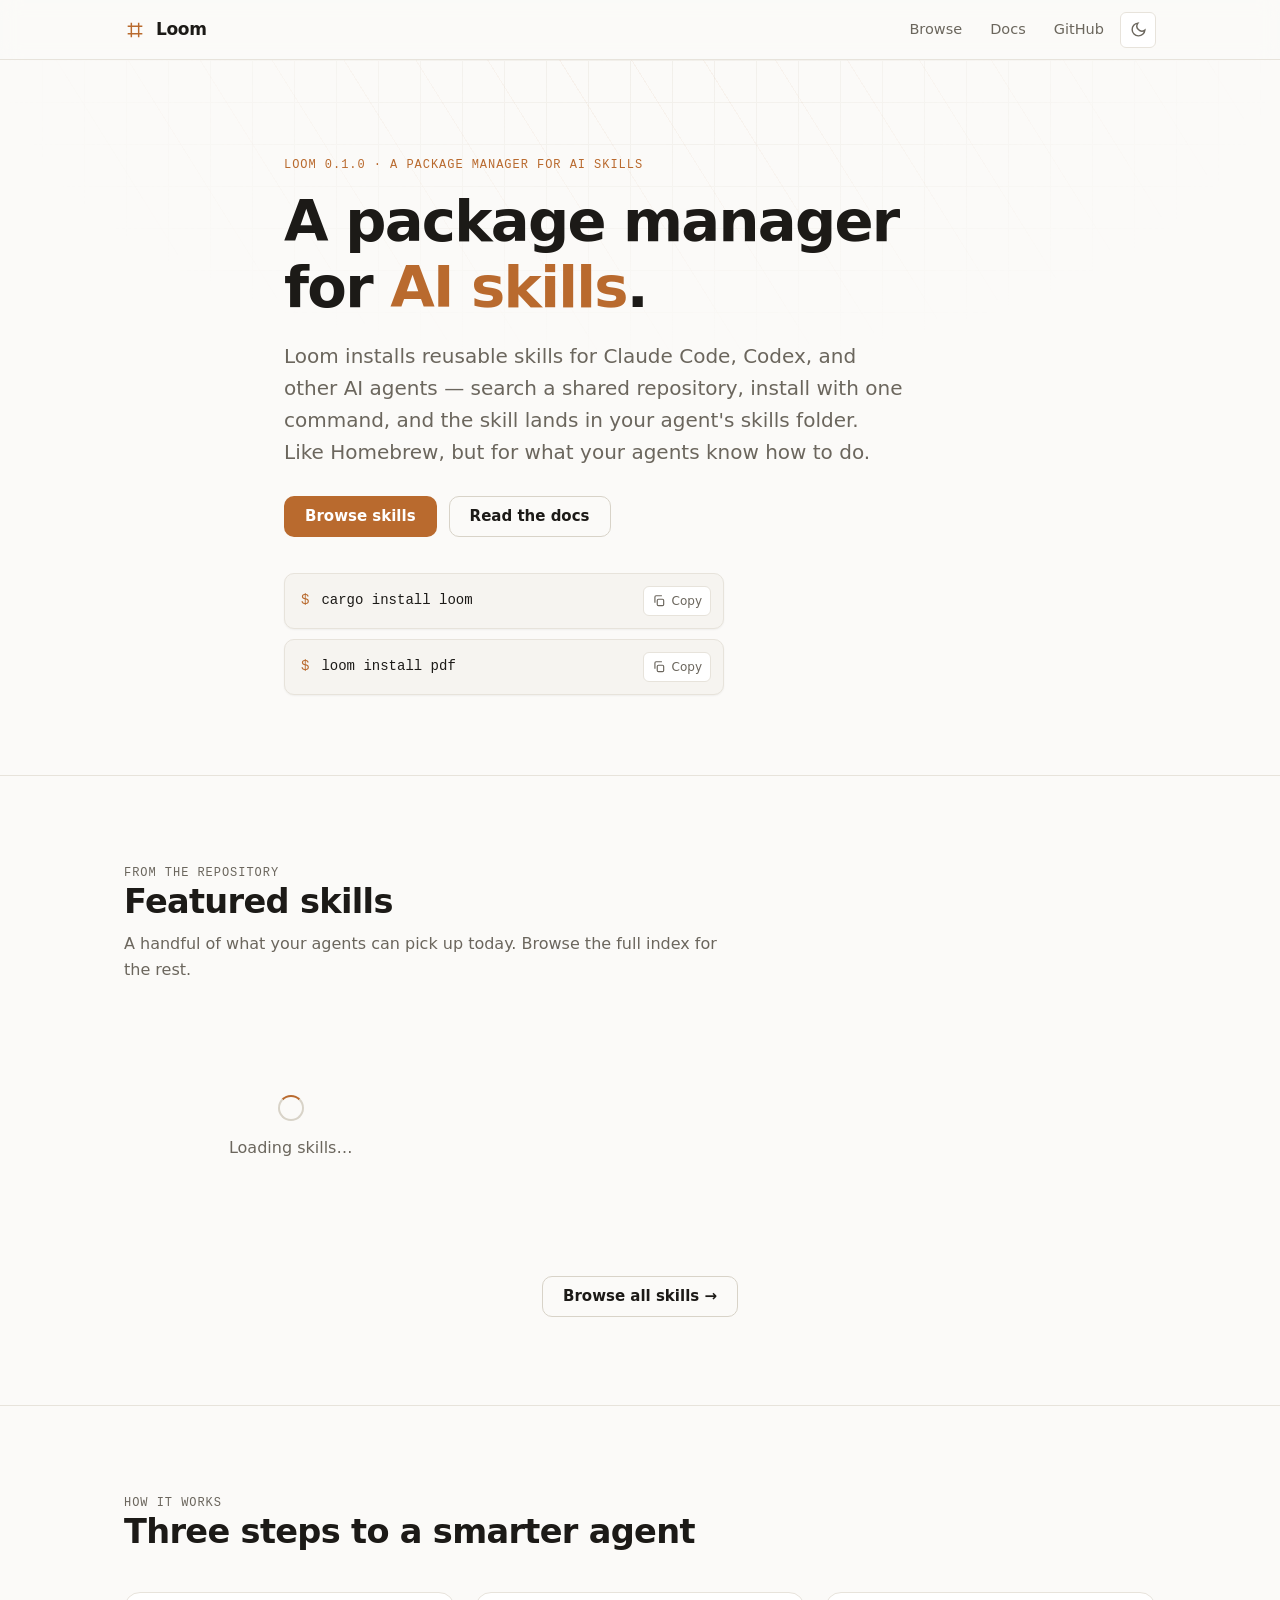
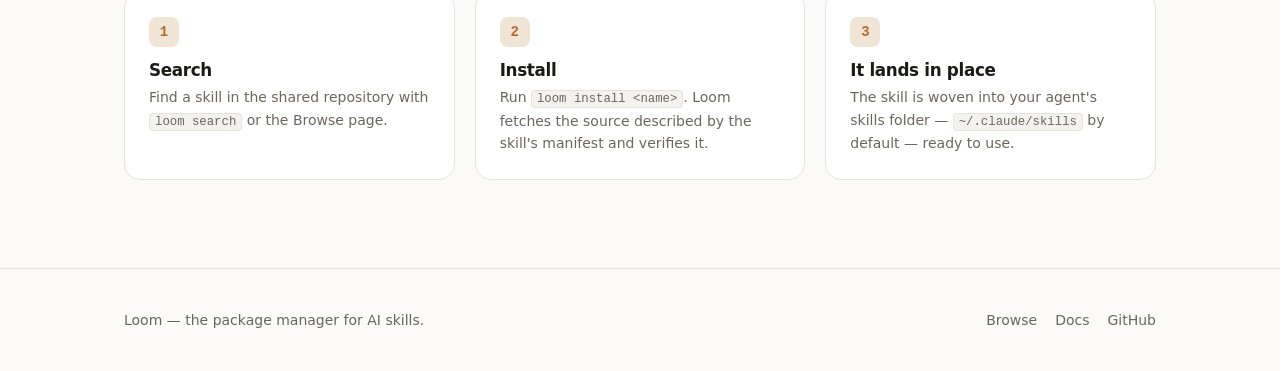
==== docs/index.html @ fbb8304d "initial commit" ====
<!doctype html>
<html lang="en" data-theme="light">
  <head>
    <meta charset="utf-8" />
    <meta name="viewport" content="width=device-width, initial-scale=1" />
    <title>Loom — A package manager for AI skills</title>
    <meta
      name="description"
      content="Loom installs reusable skills for Claude Code, Codex, and other AI agents. Like Homebrew, but for AI-agent skills."
    />
    <link rel="icon" href="data:image/svg+xml,%3Csvg xmlns='http://www.w3.org/2000/svg' viewBox='0 0 24 24'%3E%3Cg fill='none' stroke='%23b96a2e' stroke-width='2'%3E%3Cpath d='M4 8h16M4 16h16M8 4v16M16 4v16'/%3E%3C/g%3E%3C/svg%3E" />
    <!-- Set theme before first paint to avoid a flash of the wrong theme. -->
    <script>
      (function () {
        try {
          var t =
            localStorage.getItem("loom-theme") ||
            (window.matchMedia("(prefers-color-scheme: dark)").matches
              ? "dark"
              : "light");
          document.documentElement.setAttribute("data-theme", t);
        } catch (e) {}
      })();
    </script>
    <link rel="stylesheet" href="style.css" />
  </head>
  <body>
    <a class="skip-link" href="#main">Skip to content</a>

    <!-- Nav -->
    <header class="nav">
      <div class="nav__inner">
        <a class="brand" href="index.html" aria-label="Loom home">
          <svg class="brand__mark" viewBox="0 0 24 24" aria-hidden="true">
            <g fill="none" stroke="currentColor" stroke-width="1.6" style="color: var(--accent)">
              <path d="M4 8h16M4 16h16M8 4v16M16 4v16" />
            </g>
          </svg>
          Loom
        </a>
        <nav class="nav__links" aria-label="Primary">
          <a class="nav__link" data-page="browse.html" href="browse.html">Browse</a>
          <a class="nav__link" data-page="docs.html" href="docs.html">Docs</a>
          <a class="nav__link nav__link--hide-sm" href="https://github.com/loomskills/loom">GitHub</a>
          <button class="icon-btn theme-toggle" type="button" aria-label="Toggle color theme">
            <svg class="icon-moon" viewBox="0 0 24 24" fill="none" stroke="currentColor" stroke-width="2" aria-hidden="true"><path d="M21 12.8A9 9 0 1 1 11.2 3a7 7 0 0 0 9.8 9.8z"/></svg>
            <svg class="icon-sun" viewBox="0 0 24 24" fill="none" stroke="currentColor" stroke-width="2" aria-hidden="true"><circle cx="12" cy="12" r="4"/><path d="M12 2v2M12 20v2M4.9 4.9l1.4 1.4M17.7 17.7l1.4 1.4M2 12h2M20 12h2M4.9 19.1l1.4-1.4M17.7 6.3l1.4-1.4"/></svg>
          </button>
        </nav>
      </div>
    </header>

    <main id="main">
      <!-- Hero -->
      <section class="hero">
        <div class="hero__weave" aria-hidden="true"></div>
        <div class="wrap hero__inner">
          <p class="eyebrow">loom 0.1.0 · a package manager for AI skills</p>
          <h1>A package manager for <span class="accent">AI skills</span>.</h1>
          <p class="hero__sub">
            Loom installs reusable skills for Claude Code, Codex, and other AI
            agents — search a shared repository, install with one command, and
            the skill lands in your agent's skills folder. Like Homebrew, but
            for what your agents know how to do.
          </p>
          <div class="hero__cta">
            <a class="btn btn--primary" href="browse.html">Browse skills</a>
            <a class="btn btn--ghost" href="docs.html">Read the docs</a>
          </div>
          <div class="cmd__stack">
            <div class="cmd">
              <span class="cmd__prompt" aria-hidden="true">$</span>
              <span class="cmd__text">cargo install loom</span>
              <button class="copy-btn" type="button" data-copy="cargo install loom" aria-label="Copy to clipboard">
                <svg viewBox="0 0 24 24" fill="none" stroke="currentColor" stroke-width="2" aria-hidden="true"><rect x="9" y="9" width="11" height="11" rx="2"/><path d="M5 15V5a2 2 0 0 1 2-2h10"/></svg>
                <span class="copy-btn__label">Copy</span>
              </button>
            </div>
            <div class="cmd">
              <span class="cmd__prompt" aria-hidden="true">$</span>
              <span class="cmd__text">loom install pdf</span>
              <button class="copy-btn" type="button" data-copy="loom install pdf" aria-label="Copy to clipboard">
                <svg viewBox="0 0 24 24" fill="none" stroke="currentColor" stroke-width="2" aria-hidden="true"><rect x="9" y="9" width="11" height="11" rx="2"/><path d="M5 15V5a2 2 0 0 1 2-2h10"/></svg>
                <span class="copy-btn__label">Copy</span>
              </button>
            </div>
          </div>
        </div>
      </section>

      <!-- Featured skills -->
      <section class="section">
        <div class="wrap">
          <div class="section__head">
            <p class="eyebrow">from the repository</p>
            <h2>Featured skills</h2>
            <p>A handful of what your agents can pick up today. Browse the full index for the rest.</p>
          </div>
          <div class="grid" id="featured" aria-live="polite">
            <div class="state"><div class="spinner" aria-hidden="true"></div>Loading skills…</div>
          </div>
          <div class="center-cta">
            <a class="btn btn--ghost" href="browse.html">Browse all skills →</a>
          </div>
        </div>
      </section>

      <!-- How it works -->
      <section class="section" style="border-top: 1px solid var(--border)">
        <div class="wrap">
          <div class="section__head">
            <p class="eyebrow">how it works</p>
            <h2>Three steps to a smarter agent</h2>
          </div>
          <div class="steps">
            <div class="step">
              <span class="step__num" aria-hidden="true"></span>
              <h3>Search</h3>
              <p>Find a skill in the shared repository with <code>loom search</code> or the Browse page.</p>
            </div>
            <div class="step">
              <span class="step__num" aria-hidden="true"></span>
              <h3>Install</h3>
              <p>Run <code>loom install &lt;name&gt;</code>. Loom fetches the source described by the skill's manifest and verifies it.</p>
            </div>
            <div class="step">
              <span class="step__num" aria-hidden="true"></span>
              <h3>It lands in place</h3>
              <p>The skill is woven into your agent's skills folder — <code>~/.claude/skills</code> by default — ready to use.</p>
            </div>
          </div>
        </div>
      </section>
    </main>

    <!-- Footer -->
    <footer class="footer">
      <div class="wrap footer__inner">
        <span>Loom — the package manager for AI skills.</span>
        <nav class="footer__links" aria-label="Footer">
          <a href="browse.html">Browse</a>
          <a href="docs.html">Docs</a>
          <a href="https://github.com/loomskills/loom">GitHub</a>
        </nav>
      </div>
    </footer>

    <script src="app.js"></script>
    <script>
      // Load a small featured selection from the search index.
      (function () {
        var mount = document.getElementById("featured");
        fetch("skills.json")
          .then(function (r) {
            if (!r.ok) throw new Error("http " + r.status);
            return r.json();
          })
          .then(function (data) {
            var skills = (data.skills || []).slice(0, 6);
            if (!skills.length) {
              mount.innerHTML =
                '<div class="state"><h3>No skills yet</h3><p>The index is empty.</p></div>';
              return;
            }
            mount.innerHTML = skills.map(cardHTML).join("");
            window.Loom.wireCopyButtons(mount);
            mount.querySelectorAll(".card").forEach(function (c) {
              c.addEventListener("click", function (e) {
                if (e.target.closest(".copy-btn")) return;
                location.href = "browse.html#" + c.dataset.name;
              });
            });
          })
          .catch(function () {
            mount.innerHTML =
              '<div class="state"><h3>Couldn\'t load skills</h3><p>The index is served over http on GitHub Pages. Try the <a class="link" href="browse.html">Browse</a> page.</p></div>';
          });

        function esc(s) {
          return String(s == null ? "" : s).replace(/[&<>"]/g, function (c) {
            return { "&": "&amp;", "<": "&lt;", ">": "&gt;", '"': "&quot;" }[c];
          });
        }
        function cardHTML(s) {
          var install = "loom install " + s.name;
          var badges = (s.compatibility || [])
            .map(function (a) {
              return '<span class="badge">' + esc(a) + "</span>";
            })
            .join("");
          return (
            '<button class="card" type="button" data-name="' + esc(s.name) + '">' +
            '<div class="card__top"><span class="card__name">' + esc(s.name) +
            '</span><span class="card__ver">v' + esc(s.version) + "</span></div>" +
            '<p class="card__desc">' + esc(s.description) + "</p>" +
            '<div class="card__badges">' + badges + "</div>" +
            '<div class="card__install"><span class="cmd__prompt" aria-hidden="true">$</span>' +
            '<span class="cmd__text">' + esc(install) + "</span>" +
            '<span class="copy-btn" role="button" tabindex="0" data-copy="' + esc(install) +
            '" aria-label="Copy install command"><svg viewBox="0 0 24 24" fill="none" stroke="currentColor" stroke-width="2" aria-hidden="true"><rect x="9" y="9" width="11" height="11" rx="2"/><path d="M5 15V5a2 2 0 0 1 2-2h10"/></svg></span></div>" +
            "</button>"
          );
        }
      })();
    </script>
  </body>
</html>
---- docs/style.css ----
/* ==========================================================================
   Loom — shared styles
   A calm, developer-focused aesthetic. One accent (loom-thread amber),
   hairline borders, generous whitespace, monospace for code + skill names.
   Light + dark themes driven by [data-theme] on <html>.
   ========================================================================== */

/* ----- Design tokens ----------------------------------------------------- */
:root {
  /* Type */
  --font-ui: -apple-system, BlinkMacSystemFont, "Segoe UI", ui-sans-serif,
    system-ui, Roboto, Helvetica, Arial, sans-serif;
  --font-mono: ui-monospace, "SF Mono", SFMono-Regular, Menlo, Monaco,
    Consolas, "Liberation Mono", monospace;

  /* Neutral scale — light theme (default) */
  --bg: #fbfaf8;
  --bg-elevated: #ffffff;
  --bg-subtle: #f4f2ee;
  --bg-code: #f6f4f0;
  --text: #1c1a17;
  --text-muted: #6b665d;
  --text-faint: #97918684;
  --border: #e7e3db;
  --border-strong: #d8d3c8;

  /* Single confident accent — a woven-thread amber */
  --accent: #b96a2e;
  --accent-hover: #a55c25;
  --accent-contrast: #ffffff;
  --accent-soft: #f0e4d6;
  --accent-ring: #b96a2e40;

  /* Radii + shadow */
  --radius-sm: 6px;
  --radius: 10px;
  --radius-lg: 16px;
  --shadow-sm: 0 1px 2px #1c1a170d;
  --shadow: 0 6px 24px -8px #1c1a1720;
  --shadow-lg: 0 20px 50px -20px #1c1a1733;

  /* Layout */
  --maxw: 1080px;
  --nav-h: 60px;

  color-scheme: light;
}

:root[data-theme="dark"] {
  --bg: #131211;
  --bg-elevated: #1b1a18;
  --bg-subtle: #201e1b;
  --bg-code: #201e1b;
  --text: #ece8e1;
  --text-muted: #a49e93;
  --text-faint: #7a746980;
  --border: #2c2a26;
  --border-strong: #3a372f;

  --accent: #e0975a;
  --accent-hover: #eaa66c;
  --accent-contrast: #1a1512;
  --accent-soft: #2a2018;
  --accent-ring: #e0975a3d;

  --shadow-sm: 0 1px 2px #00000040;
  --shadow: 0 6px 24px -8px #00000066;
  --shadow-lg: 0 20px 50px -20px #000000aa;

  color-scheme: dark;
}

/* ----- Reset-ish --------------------------------------------------------- */
*,
*::before,
*::after {
  box-sizing: border-box;
}

html {
  -webkit-text-size-adjust: 100%;
  scroll-behavior: smooth;
}

@media (prefers-reduced-motion: reduce) {
  html {
    scroll-behavior: auto;
  }
  *,
  *::before,
  *::after {
    animation-duration: 0.001ms !important;
    animation-iteration-count: 1 !important;
    transition-duration: 0.001ms !important;
  }
}

body {
  margin: 0;
  font-family: var(--font-ui);
  font-size: 16px;
  line-height: 1.6;
  color: var(--text);
  background: var(--bg);
  -webkit-font-smoothing: antialiased;
  text-rendering: optimizeLegibility;
  transition: background 0.25s ease, color 0.25s ease;
}

h1,
h2,
h3,
h4 {
  line-height: 1.15;
  letter-spacing: -0.02em;
  font-weight: 620;
  margin: 0;
}

a {
  color: inherit;
  text-decoration: none;
}

code,
kbd,
pre {
  font-family: var(--font-mono);
}

::selection {
  background: var(--accent-soft);
}

/* ----- Layout helpers ---------------------------------------------------- */
.wrap {
  width: 100%;
  max-width: var(--maxw);
  margin: 0 auto;
  padding: 0 24px;
}

.section {
  padding: 88px 0;
}

.eyebrow {
  font-family: var(--font-mono);
  font-size: 12px;
  letter-spacing: 0.08em;
  text-transform: uppercase;
  color: var(--accent);
  margin: 0 0 14px;
}

.muted {
  color: var(--text-muted);
}

.visually-hidden {
  position: absolute;
  width: 1px;
  height: 1px;
  padding: 0;
  margin: -1px;
  overflow: hidden;
  clip: rect(0 0 0 0);
  white-space: nowrap;
  border: 0;
}

/* Skip link for keyboard users */
.skip-link {
  position: absolute;
  left: 12px;
  top: -48px;
  z-index: 100;
  background: var(--accent);
  color: var(--accent-contrast);
  padding: 8px 14px;
  border-radius: var(--radius-sm);
  transition: top 0.15s ease;
}
.skip-link:focus {
  top: 12px;
}

/* ----- Focus states ------------------------------------------------------ */
:focus-visible {
  outline: 2px solid var(--accent);
  outline-offset: 2px;
  border-radius: 4px;
}

/* ----- Navigation -------------------------------------------------------- */
.nav {
  position: sticky;
  top: 0;
  z-index: 40;
  height: var(--nav-h);
  display: flex;
  align-items: center;
  border-bottom: 1px solid var(--border);
  background: color-mix(in srgb, var(--bg) 82%, transparent);
  backdrop-filter: saturate(1.4) blur(10px);
}

.nav__inner {
  display: flex;
  align-items: center;
  gap: 20px;
  width: 100%;
  max-width: var(--maxw);
  margin: 0 auto;
  padding: 0 24px;
}

.brand {
  display: inline-flex;
  align-items: center;
  gap: 10px;
  font-weight: 640;
  letter-spacing: -0.02em;
  font-size: 17px;
}

.brand__mark {
  width: 22px;
  height: 22px;
  flex: none;
}

.nav__links {
  display: flex;
  align-items: center;
  gap: 4px;
  margin-left: auto;
}

.nav__link {
  padding: 7px 12px;
  border-radius: var(--radius-sm);
  color: var(--text-muted);
  font-size: 14.5px;
  transition: color 0.15s ease, background 0.15s ease;
}
.nav__link:hover {
  color: var(--text);
  background: var(--bg-subtle);
}
.nav__link[aria-current="page"] {
  color: var(--text);
}

/* Icon buttons (theme toggle, copy) */
.icon-btn {
  display: inline-flex;
  align-items: center;
  justify-content: center;
  width: 36px;
  height: 36px;
  border: 1px solid var(--border);
  border-radius: var(--radius-sm);
  background: var(--bg-elevated);
  color: var(--text-muted);
  cursor: pointer;
  transition: color 0.15s ease, border-color 0.15s ease, background 0.15s ease;
}
.icon-btn:hover {
  color: var(--text);
  border-color: var(--border-strong);
}
.icon-btn svg {
  width: 17px;
  height: 17px;
}

/* Show the correct theme glyph */
.theme-toggle .icon-sun {
  display: none;
}
.theme-toggle .icon-moon {
  display: block;
}
:root[data-theme="dark"] .theme-toggle .icon-sun {
  display: block;
}
:root[data-theme="dark"] .theme-toggle .icon-moon {
  display: none;
}

/* ----- Buttons ----------------------------------------------------------- */
.btn {
  display: inline-flex;
  align-items: center;
  justify-content: center;
  gap: 8px;
  font-family: inherit;
  font-size: 15px;
  font-weight: 560;
  line-height: 1;
  padding: 12px 20px;
  border-radius: var(--radius);
  border: 1px solid transparent;
  cursor: pointer;
  transition: transform 0.12s ease, background 0.15s ease,
    border-color 0.15s ease, color 0.15s ease;
}
.btn:active {
  transform: translateY(1px);
}
.btn--primary {
  background: var(--accent);
  color: var(--accent-contrast);
}
.btn--primary:hover {
  background: var(--accent-hover);
}
.btn--ghost {
  background: transparent;
  color: var(--text);
  border-color: var(--border-strong);
}
.btn--ghost:hover {
  background: var(--bg-subtle);
}

/* ----- Hero -------------------------------------------------------------- */
.hero {
  position: relative;
  overflow: hidden;
  padding: 96px 0 80px;
  border-bottom: 1px solid var(--border);
}

/* CSS-only woven / threads motif behind the hero */
.hero__weave {
  position: absolute;
  inset: 0;
  pointer-events: none;
  opacity: 0.5;
  background-image: linear-gradient(
      var(--border) 1px,
      transparent 1px
    ),
    linear-gradient(90deg, var(--border) 1px, transparent 1px);
  background-size: 42px 42px;
  -webkit-mask-image: radial-gradient(
    ellipse 70% 60% at 50% 0%,
    #000 0%,
    transparent 72%
  );
  mask-image: radial-gradient(
    ellipse 70% 60% at 50% 0%,
    #000 0%,
    transparent 72%
  );
}
/* Diagonal accent "threads" */
.hero__weave::after {
  content: "";
  position: absolute;
  inset: 0;
  background-image: repeating-linear-gradient(
    58deg,
    transparent 0 60px,
    var(--accent-ring) 60px 61px
  );
  opacity: 0.5;
}

.hero__inner {
  position: relative;
  z-index: 1;
  max-width: 760px;
}

.hero h1 {
  font-size: clamp(2.4rem, 6vw, 3.6rem);
  letter-spacing: -0.03em;
  margin: 0 0 18px;
}
.hero h1 .accent {
  color: var(--accent);
}

.hero__sub {
  font-size: clamp(1.05rem, 2.4vw, 1.25rem);
  color: var(--text-muted);
  max-width: 620px;
  margin: 0 0 28px;
}

.hero__cta {
  display: flex;
  flex-wrap: wrap;
  gap: 12px;
  margin-bottom: 36px;
}

/* ----- Command / code blocks -------------------------------------------- */
.cmd {
  display: flex;
  align-items: center;
  gap: 12px;
  background: var(--bg-code);
  border: 1px solid var(--border);
  border-radius: var(--radius);
  padding: 12px 12px 12px 16px;
  font-family: var(--font-mono);
  font-size: 14px;
  box-shadow: var(--shadow-sm);
}
.cmd + .cmd {
  margin-top: 10px;
}
.cmd__prompt {
  color: var(--accent);
  user-select: none;
}
.cmd__text {
  flex: 1;
  overflow-x: auto;
  white-space: nowrap;
  color: var(--text);
}
.cmd__stack {
  max-width: 440px;
}

/* Copy button (shared with cards) */
.copy-btn {
  display: inline-flex;
  align-items: center;
  justify-content: center;
  gap: 6px;
  flex: none;
  height: 30px;
  min-width: 30px;
  padding: 0 8px;
  border: 1px solid var(--border);
  border-radius: var(--radius-sm);
  background: var(--bg-elevated);
  color: var(--text-muted);
  font-family: var(--font-ui);
  font-size: 12px;
  cursor: pointer;
  transition: color 0.15s ease, border-color 0.15s ease;
}
.copy-btn:hover {
  color: var(--text);
  border-color: var(--border-strong);
}
.copy-btn svg {
  width: 14px;
  height: 14px;
}
.copy-btn.is-copied {
  color: var(--accent);
  border-color: var(--accent);
}

/* Multiline code (docs) */
pre.code {
  margin: 0 0 8px;
  padding: 16px 18px;
  background: var(--bg-code);
  border: 1px solid var(--border);
  border-radius: var(--radius);
  overflow-x: auto;
  font-size: 13.5px;
  line-height: 1.55;
}
pre.code code {
  color: var(--text);
}
.codeblock {
  position: relative;
  margin: 0 0 20px;
}
.codeblock .copy-btn {
  position: absolute;
  top: 10px;
  right: 10px;
}

p code,
li code,
td code {
  background: var(--bg-subtle);
  border: 1px solid var(--border);
  border-radius: 4px;
  padding: 1px 5px;
  font-size: 0.88em;
}

/* ----- Section headings -------------------------------------------------- */
.section__head {
  max-width: 620px;
  margin-bottom: 40px;
}
.section__head h2 {
  font-size: clamp(1.6rem, 3.5vw, 2.1rem);
  margin-bottom: 10px;
}
.section__head p {
  color: var(--text-muted);
  margin: 0;
}

/* ----- Skill cards ------------------------------------------------------- */
.grid {
  display: grid;
  grid-template-columns: repeat(auto-fill, minmax(300px, 1fr));
  gap: 16px;
}

.card {
  display: flex;
  flex-direction: column;
  text-align: left;
  gap: 12px;
  padding: 20px;
  background: var(--bg-elevated);
  border: 1px solid var(--border);
  border-radius: var(--radius-lg);
  transition: border-color 0.15s ease, box-shadow 0.2s ease,
    transform 0.15s ease;
  font: inherit;
  color: inherit;
  cursor: pointer;
  width: 100%;
}
.card:hover {
  border-color: var(--border-strong);
  box-shadow: var(--shadow);
  transform: translateY(-2px);
}

.card__top {
  display: flex;
  align-items: baseline;
  gap: 10px;
}
.card__name {
  font-family: var(--font-mono);
  font-size: 15px;
  font-weight: 600;
  color: var(--text);
}
.card__ver {
  font-family: var(--font-mono);
  font-size: 12px;
  color: var(--text-muted);
  margin-left: auto;
}
.card__desc {
  color: var(--text-muted);
  font-size: 14px;
  line-height: 1.5;
  margin: 0;
  display: -webkit-box;
  -webkit-line-clamp: 3;
  -webkit-box-orient: vertical;
  overflow: hidden;
}
.card__badges {
  display: flex;
  flex-wrap: wrap;
  gap: 6px;
  margin-top: auto;
}

.badge {
  font-family: var(--font-mono);
  font-size: 11px;
  letter-spacing: 0.01em;
  padding: 3px 8px;
  border-radius: 999px;
  background: var(--accent-soft);
  color: var(--accent);
  border: 1px solid transparent;
  white-space: nowrap;
}

.card__install {
  display: flex;
  align-items: center;
  gap: 8px;
  padding: 8px 8px 8px 12px;
  border: 1px solid var(--border);
  border-radius: var(--radius);
  background: var(--bg-code);
  font-family: var(--font-mono);
  font-size: 12.5px;
}
.card__install .cmd__text {
  font-size: 12.5px;
}

/* ----- Browse controls --------------------------------------------------- */
.browse-head {
  padding: 40px 0 8px;
}
.browse-head h1 {
  font-size: clamp(1.8rem, 4vw, 2.4rem);
  margin-bottom: 8px;
}

.search {
  position: relative;
  margin: 22px 0 16px;
}
.search__icon {
  position: absolute;
  left: 16px;
  top: 50%;
  transform: translateY(-50%);
  color: var(--text-muted);
  width: 18px;
  height: 18px;
  pointer-events: none;
}
.search input {
  width: 100%;
  font-family: var(--font-ui);
  font-size: 16px;
  color: var(--text);
  background: var(--bg-elevated);
  border: 1px solid var(--border-strong);
  border-radius: var(--radius);
  padding: 14px 16px 14px 46px;
  transition: border-color 0.15s ease, box-shadow 0.15s ease;
}
.search input::placeholder {
  color: var(--text-muted);
}
.search input:focus {
  outline: none;
  border-color: var(--accent);
  box-shadow: 0 0 0 4px var(--accent-ring);
}

.filters {
  display: flex;
  flex-wrap: wrap;
  align-items: center;
  gap: 8px;
  margin-bottom: 6px;
}
.filters__label {
  font-size: 13px;
  color: var(--text-muted);
  margin-right: 2px;
}
.chip {
  font-family: var(--font-mono);
  font-size: 12.5px;
  padding: 6px 12px;
  border-radius: 999px;
  border: 1px solid var(--border-strong);
  background: var(--bg-elevated);
  color: var(--text-muted);
  cursor: pointer;
  transition: all 0.15s ease;
}
.chip:hover {
  color: var(--text);
  border-color: var(--text-muted);
}
.chip[aria-pressed="true"] {
  background: var(--accent);
  border-color: var(--accent);
  color: var(--accent-contrast);
}

.result-count {
  font-size: 13.5px;
  color: var(--text-muted);
  margin: 18px 0;
  font-variant-numeric: tabular-nums;
}

/* States */
.state {
  text-align: center;
  padding: 72px 20px;
  color: var(--text-muted);
}
.state h3 {
  color: var(--text);
  margin-bottom: 6px;
}
.state code {
  color: var(--accent);
}
.spinner {
  width: 26px;
  height: 26px;
  margin: 0 auto 14px;
  border: 2.5px solid var(--border-strong);
  border-top-color: var(--accent);
  border-radius: 50%;
  animation: spin 0.7s linear infinite;
}
@keyframes spin {
  to {
    transform: rotate(360deg);
  }
}

/* ----- Modal ------------------------------------------------------------- */
.modal {
  position: fixed;
  inset: 0;
  z-index: 60;
  display: none;
  align-items: flex-start;
  justify-content: center;
  padding: 6vh 20px 20px;
  overflow-y: auto;
  background: color-mix(in srgb, #000 46%, transparent);
  backdrop-filter: blur(2px);
}
.modal.is-open {
  display: flex;
}
.modal__panel {
  position: relative;
  width: 100%;
  max-width: 620px;
  background: var(--bg-elevated);
  border: 1px solid var(--border);
  border-radius: var(--radius-lg);
  box-shadow: var(--shadow-lg);
  padding: 28px;
  animation: pop 0.16s ease;
}
@keyframes pop {
  from {
    opacity: 0;
    transform: translateY(8px) scale(0.99);
  }
}
.modal__close {
  position: absolute;
  top: 16px;
  right: 16px;
}
.modal__title {
  font-family: var(--font-mono);
  font-size: 22px;
  margin-bottom: 4px;
  padding-right: 40px;
}
.modal__meta {
  font-family: var(--font-mono);
  font-size: 12.5px;
  color: var(--text-muted);
  margin-bottom: 18px;
}
.modal__desc {
  color: var(--text);
  margin: 0 0 20px;
}
.modal__badges {
  display: flex;
  flex-wrap: wrap;
  gap: 6px;
  margin-bottom: 20px;
}
.deflist {
  display: grid;
  grid-template-columns: 120px 1fr;
  gap: 8px 16px;
  font-size: 14px;
  margin: 0 0 22px;
}
.deflist dt {
  color: var(--text-muted);
  font-family: var(--font-mono);
  font-size: 12.5px;
  padding-top: 1px;
}
.deflist dd {
  margin: 0;
  overflow-wrap: anywhere;
}
.deflist a {
  color: var(--accent);
}
.deflist a:hover {
  text-decoration: underline;
}

/* ----- How it works ------------------------------------------------------ */
.steps {
  display: grid;
  grid-template-columns: repeat(auto-fit, minmax(240px, 1fr));
  gap: 20px;
  counter-reset: step;
}
.step {
  padding: 24px;
  border: 1px solid var(--border);
  border-radius: var(--radius-lg);
  background: var(--bg-elevated);
}
.step__num {
  counter-increment: step;
  display: inline-flex;
  align-items: center;
  justify-content: center;
  width: 30px;
  height: 30px;
  border-radius: 8px;
  background: var(--accent-soft);
  color: var(--accent);
  font-family: var(--font-mono);
  font-weight: 600;
  font-size: 14px;
  margin-bottom: 14px;
}
.step__num::before {
  content: counter(step);
}
.step h3 {
  font-size: 1.05rem;
  margin-bottom: 6px;
}
.step p {
  color: var(--text-muted);
  font-size: 14px;
  margin: 0;
}

.center-cta {
  display: flex;
  justify-content: center;
  margin-top: 44px;
}

/* ----- Footer ------------------------------------------------------------ */
.footer {
  border-top: 1px solid var(--border);
  padding: 40px 0;
  color: var(--text-muted);
  font-size: 14px;
}
.footer__inner {
  display: flex;
  flex-wrap: wrap;
  gap: 16px;
  align-items: center;
  justify-content: space-between;
}
.footer__links {
  display: flex;
  gap: 18px;
}
.footer__links a:hover {
  color: var(--text);
}

/* ----- Docs layout ------------------------------------------------------- */
.docs {
  display: grid;
  grid-template-columns: 220px 1fr;
  gap: 48px;
  align-items: start;
  padding: 48px 0 96px;
}
.toc {
  position: sticky;
  top: calc(var(--nav-h) + 24px);
  font-size: 14px;
  border-left: 1px solid var(--border);
  padding-left: 4px;
}
.toc__title {
  font-family: var(--font-mono);
  font-size: 11px;
  text-transform: uppercase;
  letter-spacing: 0.08em;
  color: var(--text-muted);
  padding: 0 0 10px 16px;
}
.toc a {
  display: block;
  padding: 6px 16px;
  margin-left: -1px;
  border-left: 2px solid transparent;
  color: var(--text-muted);
  transition: color 0.15s ease, border-color 0.15s ease;
}
.toc a:hover {
  color: var(--text);
}
.toc a.is-active {
  color: var(--accent);
  border-left-color: var(--accent);
}

.doc-content {
  min-width: 0;
  max-width: 720px;
}
.doc-content section {
  scroll-margin-top: calc(var(--nav-h) + 24px);
  margin-bottom: 56px;
}
.doc-content h1 {
  font-size: clamp(2rem, 4vw, 2.6rem);
  margin-bottom: 14px;
}
.doc-content h2 {
  font-size: 1.5rem;
  margin: 0 0 16px;
  padding-bottom: 8px;
  border-bottom: 1px solid var(--border);
}
.doc-content h3 {
  font-size: 1.1rem;
  margin: 26px 0 10px;
}
.doc-content p,
.doc-content li {
  color: var(--text);
}
.doc-content p {
  margin: 0 0 16px;
}
.doc-content ul,
.doc-content ol {
  margin: 0 0 16px;
  padding-left: 22px;
}
.doc-content li {
  margin-bottom: 6px;
}
.doc-content a.link {
  color: var(--accent);
}
.doc-content a.link:hover {
  text-decoration: underline;
}

.lead {
  font-size: 1.12rem;
  color: var(--text-muted) !important;
}

/* Command reference table */
.table-scroll {
  overflow-x: auto;
  border: 1px solid var(--border);
  border-radius: var(--radius);
  margin: 0 0 20px;
}
table.ref {
  width: 100%;
  border-collapse: collapse;
  font-size: 14px;
  min-width: 480px;
}
table.ref th,
table.ref td {
  text-align: left;
  padding: 11px 16px;
  border-bottom: 1px solid var(--border);
  vertical-align: top;
}
table.ref th {
  font-size: 12px;
  text-transform: uppercase;
  letter-spacing: 0.05em;
  color: var(--text-muted);
  font-weight: 600;
}
table.ref tr:last-child td {
  border-bottom: none;
}
table.ref td:first-child code {
  color: var(--accent);
  background: none;
  border: none;
  padding: 0;
  font-weight: 500;
}

.note {
  border: 1px solid var(--border);
  border-left: 3px solid var(--accent);
  border-radius: var(--radius);
  background: var(--bg-subtle);
  padding: 14px 18px;
  font-size: 14px;
  margin: 0 0 20px;
}
.note strong {
  color: var(--text);
}

/* ----- Responsive -------------------------------------------------------- */
@media (max-width: 860px) {
  .docs {
    grid-template-columns: 1fr;
    gap: 24px;
  }
  .toc {
    position: static;
    border-left: none;
    border-bottom: 1px solid var(--border);
    padding: 0 0 12px;
    display: flex;
    flex-wrap: wrap;
    gap: 4px;
  }
  .toc__title {
    width: 100%;
    padding-left: 0;
  }
  .toc a {
    border-left: none;
    border-radius: 999px;
    padding: 5px 12px;
    background: var(--bg-subtle);
  }
  .toc a.is-active {
    background: var(--accent-soft);
    border-left: none;
  }
}

@media (max-width: 620px) {
  .section {
    padding: 60px 0;
  }
  .nav__link--hide-sm {
    display: none;
  }
  .hero {
    padding: 64px 0 56px;
  }
  .deflist {
    grid-template-columns: 1fr;
    gap: 2px 0;
  }
  .deflist dt {
    margin-top: 10px;
  }
  .modal__panel {
    padding: 22px;
  }
}
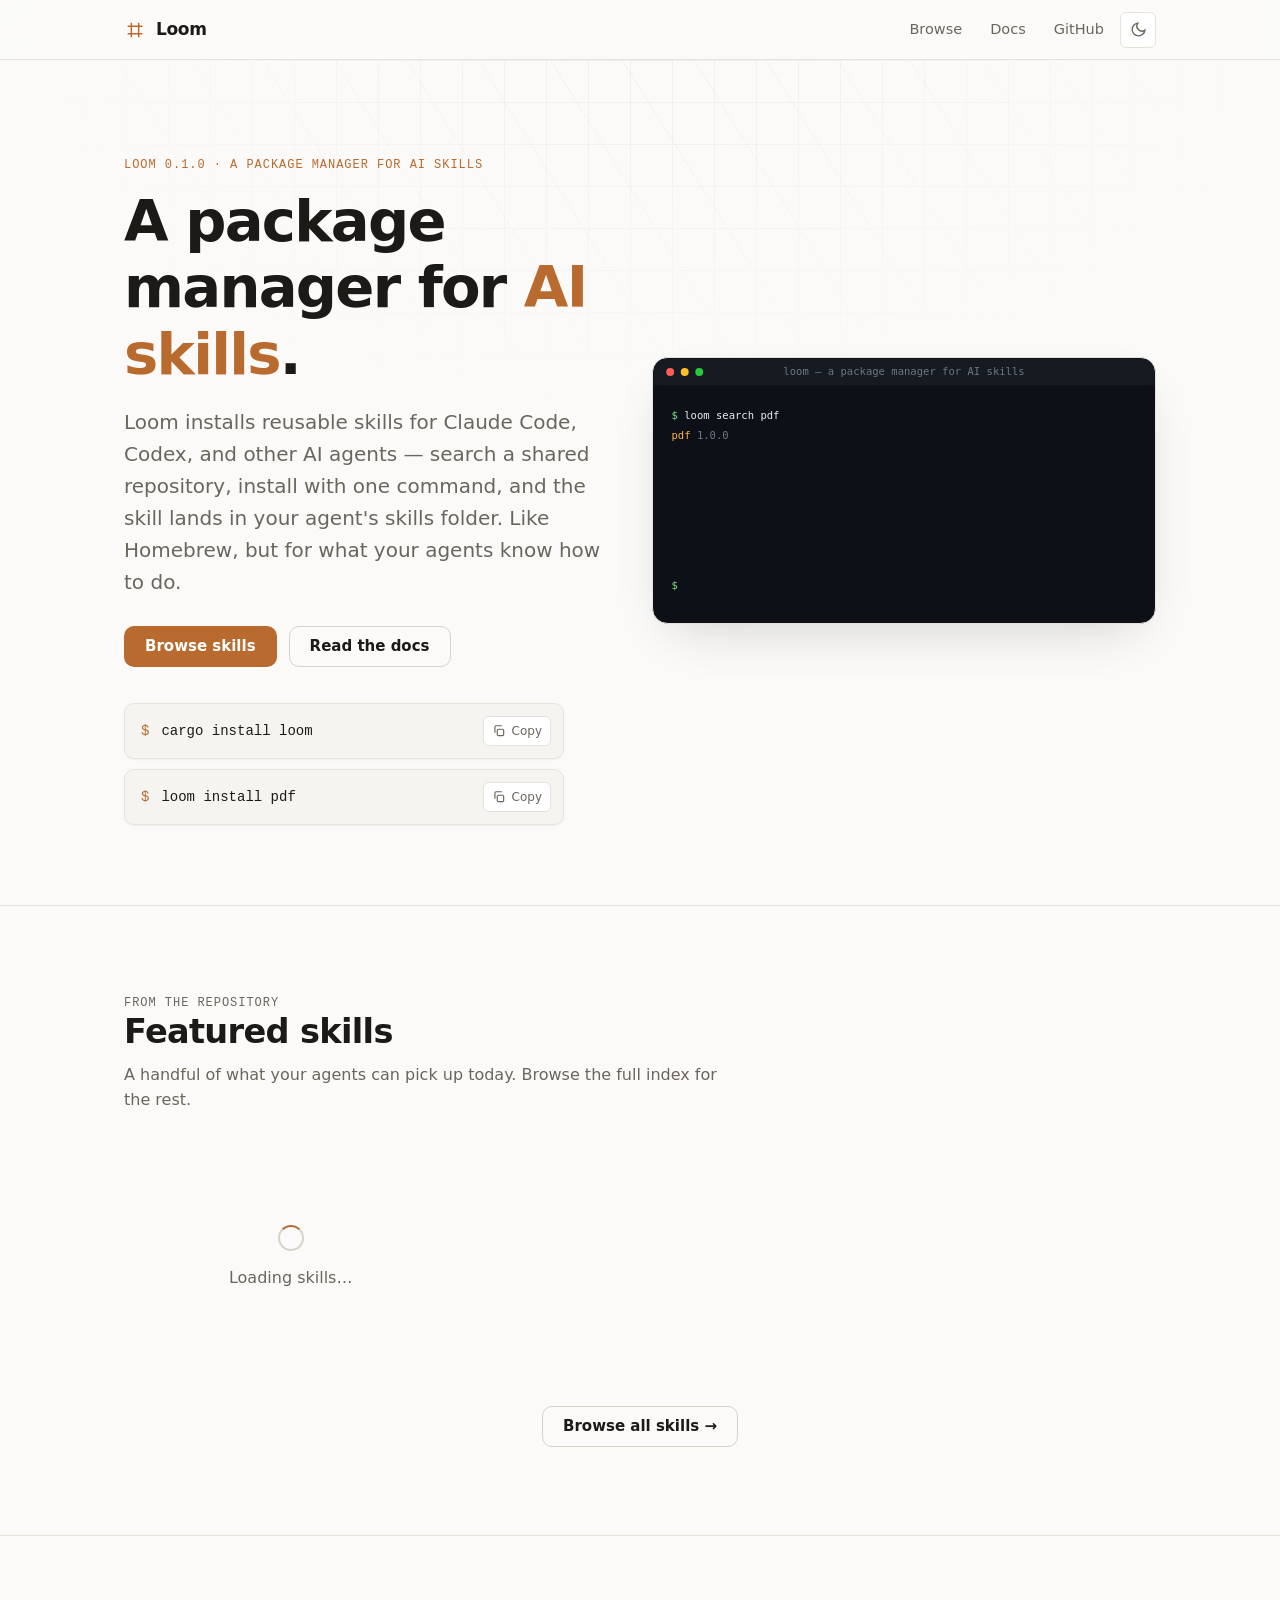
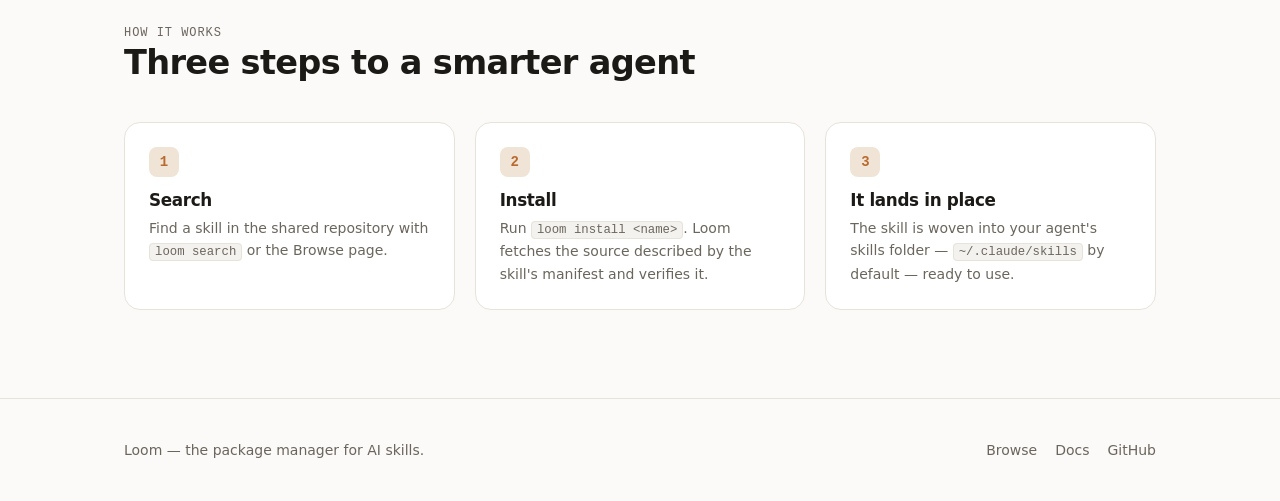
==== commit ee3b3abe: "initial commit with working commands" ====
--- a/docs/index.html
+++ b/docs/index.html
@@ -41,7 +41,7 @@
         <nav class="nav__links" aria-label="Primary">
           <a class="nav__link" data-page="browse.html" href="browse.html">Browse</a>
           <a class="nav__link" data-page="docs.html" href="docs.html">Docs</a>
-          <a class="nav__link nav__link--hide-sm" href="https://github.com/loomskills/loom">GitHub</a>
+          <a class="nav__link nav__link--hide-sm" href="https://github.com/wess/loom">GitHub</a>
           <button class="icon-btn theme-toggle" type="button" aria-label="Toggle color theme">
             <svg class="icon-moon" viewBox="0 0 24 24" fill="none" stroke="currentColor" stroke-width="2" aria-hidden="true"><path d="M21 12.8A9 9 0 1 1 11.2 3a7 7 0 0 0 9.8 9.8z"/></svg>
             <svg class="icon-sun" viewBox="0 0 24 24" fill="none" stroke="currentColor" stroke-width="2" aria-hidden="true"><circle cx="12" cy="12" r="4"/><path d="M12 2v2M12 20v2M4.9 4.9l1.4 1.4M17.7 17.7l1.4 1.4M2 12h2M20 12h2M4.9 19.1l1.4-1.4M17.7 6.3l1.4-1.4"/></svg>
@@ -55,35 +55,49 @@
       <section class="hero">
         <div class="hero__weave" aria-hidden="true"></div>
         <div class="wrap hero__inner">
-          <p class="eyebrow">loom 0.1.0 · a package manager for AI skills</p>
-          <h1>A package manager for <span class="accent">AI skills</span>.</h1>
-          <p class="hero__sub">
-            Loom installs reusable skills for Claude Code, Codex, and other AI
-            agents — search a shared repository, install with one command, and
-            the skill lands in your agent's skills folder. Like Homebrew, but
-            for what your agents know how to do.
-          </p>
-          <div class="hero__cta">
-            <a class="btn btn--primary" href="browse.html">Browse skills</a>
-            <a class="btn btn--ghost" href="docs.html">Read the docs</a>
-          </div>
-          <div class="cmd__stack">
-            <div class="cmd">
-              <span class="cmd__prompt" aria-hidden="true">$</span>
-              <span class="cmd__text">cargo install loom</span>
-              <button class="copy-btn" type="button" data-copy="cargo install loom" aria-label="Copy to clipboard">
-                <svg viewBox="0 0 24 24" fill="none" stroke="currentColor" stroke-width="2" aria-hidden="true"><rect x="9" y="9" width="11" height="11" rx="2"/><path d="M5 15V5a2 2 0 0 1 2-2h10"/></svg>
-                <span class="copy-btn__label">Copy</span>
-              </button>
-            </div>
-            <div class="cmd">
-              <span class="cmd__prompt" aria-hidden="true">$</span>
-              <span class="cmd__text">loom install pdf</span>
-              <button class="copy-btn" type="button" data-copy="loom install pdf" aria-label="Copy to clipboard">
-                <svg viewBox="0 0 24 24" fill="none" stroke="currentColor" stroke-width="2" aria-hidden="true"><rect x="9" y="9" width="11" height="11" rx="2"/><path d="M5 15V5a2 2 0 0 1 2-2h10"/></svg>
-                <span class="copy-btn__label">Copy</span>
-              </button>
-            </div>
+          <div class="hero__col">
+            <p class="eyebrow">loom 0.1.0 · a package manager for AI skills</p>
+            <h1>A package manager for <span class="accent">AI skills</span>.</h1>
+            <p class="hero__sub">
+              Loom installs reusable skills for Claude Code, Codex, and other AI
+              agents — search a shared repository, install with one command, and
+              the skill lands in your agent's skills folder. Like Homebrew, but
+              for what your agents know how to do.
+            </p>
+            <div class="hero__cta">
+              <a class="btn btn--primary" href="browse.html">Browse skills</a>
+              <a class="btn btn--ghost" href="docs.html">Read the docs</a>
+            </div>
+            <p class="hero__stat" id="skillCount" aria-live="polite"></p>
+            <div class="cmd__stack">
+              <div class="cmd">
+                <span class="cmd__prompt" aria-hidden="true">$</span>
+                <span class="cmd__text">cargo install loom</span>
+                <button class="copy-btn" type="button" data-copy="cargo install loom" aria-label="Copy to clipboard">
+                  <svg viewBox="0 0 24 24" fill="none" stroke="currentColor" stroke-width="2" aria-hidden="true"><rect x="9" y="9" width="11" height="11" rx="2"/><path d="M5 15V5a2 2 0 0 1 2-2h10"/></svg>
+                  <span class="copy-btn__label">Copy</span>
+                </button>
+              </div>
+              <div class="cmd">
+                <span class="cmd__prompt" aria-hidden="true">$</span>
+                <span class="cmd__text">loom install pdf</span>
+                <button class="copy-btn" type="button" data-copy="loom install pdf" aria-label="Copy to clipboard">
+                  <svg viewBox="0 0 24 24" fill="none" stroke="currentColor" stroke-width="2" aria-hidden="true"><rect x="9" y="9" width="11" height="11" rx="2"/><path d="M5 15V5a2 2 0 0 1 2-2h10"/></svg>
+                  <span class="copy-btn__label">Copy</span>
+                </button>
+              </div>
+            </div>
+          </div>
+          <div class="hero__demo">
+            <img
+              class="hero__demo-img"
+              src="demo.svg"
+              alt="loom search pdf, then loom install pdf installing the skill into the Claude Code skills folder"
+              width="760"
+              height="400"
+              loading="eager"
+              decoding="async"
+            />
           </div>
         </div>
       </section>
@@ -140,7 +154,7 @@
         <nav class="footer__links" aria-label="Footer">
           <a href="browse.html">Browse</a>
           <a href="docs.html">Docs</a>
-          <a href="https://github.com/loomskills/loom">GitHub</a>
+          <a href="https://github.com/wess/loom">GitHub</a>
         </nav>
       </div>
     </footer>
@@ -156,6 +170,15 @@
             return r.json();
           })
           .then(function (data) {
+            var countEl = document.getElementById("skillCount");
+            var total = typeof data.count === "number"
+              ? data.count
+              : (data.skills || []).length;
+            if (countEl) {
+              countEl.textContent =
+                total + (total === 1 ? " skill" : " skills") +
+                " in the repository and counting.";
+            }
             var skills = (data.skills || []).slice(0, 6);
             if (!skills.length) {
               mount.innerHTML =
@@ -167,7 +190,8 @@
             mount.querySelectorAll(".card").forEach(function (c) {
               c.addEventListener("click", function (e) {
                 if (e.target.closest(".copy-btn")) return;
-                location.href = "browse.html#" + c.dataset.name;
+                location.href =
+                  "browse.html?skill=" + encodeURIComponent(c.dataset.name);
               });
             });
           })
--- a/docs/style.css
+++ b/docs/style.css
@@ -323,6 +323,20 @@
 }
 .btn--ghost:hover {
   background: var(--bg-subtle);
+}
+.btn--sm {
+  font-size: 13px;
+  padding: 8px 14px;
+  border-radius: var(--radius-sm);
+}
+.btn svg {
+  width: 15px;
+  height: 15px;
+}
+/* Shared copy feedback for full-size buttons. */
+.btn.is-copied {
+  color: var(--accent);
+  border-color: var(--accent);
 }
 
 /* ----- Hero -------------------------------------------------------------- */
@@ -372,7 +386,53 @@
 .hero__inner {
   position: relative;
   z-index: 1;
-  max-width: 760px;
+  display: grid;
+  grid-template-columns: minmax(0, 1fr) minmax(0, 1.05fr);
+  align-items: center;
+  gap: 48px;
+}
+
+.hero__col {
+  min-width: 0;
+  max-width: 620px;
+}
+
+/* Framed, elevated demo terminal */
+.hero__demo {
+  min-width: 0;
+}
+.hero__demo-img {
+  display: block;
+  width: 100%;
+  max-width: 100%;
+  height: auto;
+  border: 1px solid var(--border);
+  border-radius: var(--radius-lg);
+  box-shadow: var(--shadow-lg);
+  background: #0d1117;
+}
+
+.hero__stat {
+  font-family: var(--font-mono);
+  font-size: 13px;
+  color: var(--text-muted);
+  margin: 0 0 24px;
+}
+.hero__stat:empty {
+  margin: 0;
+}
+
+@media (max-width: 900px) {
+  .hero__inner {
+    grid-template-columns: 1fr;
+    gap: 40px;
+  }
+  .hero__col {
+    max-width: 620px;
+  }
+  .hero__demo {
+    max-width: 620px;
+  }
 }
 
 .hero h1 {
@@ -792,6 +852,12 @@
 .deflist a:hover {
   text-decoration: underline;
 }
+.modal__actions {
+  display: flex;
+  flex-wrap: wrap;
+  gap: 10px;
+  margin-top: 16px;
+}
 
 /* ----- How it works ------------------------------------------------------ */
 .steps {
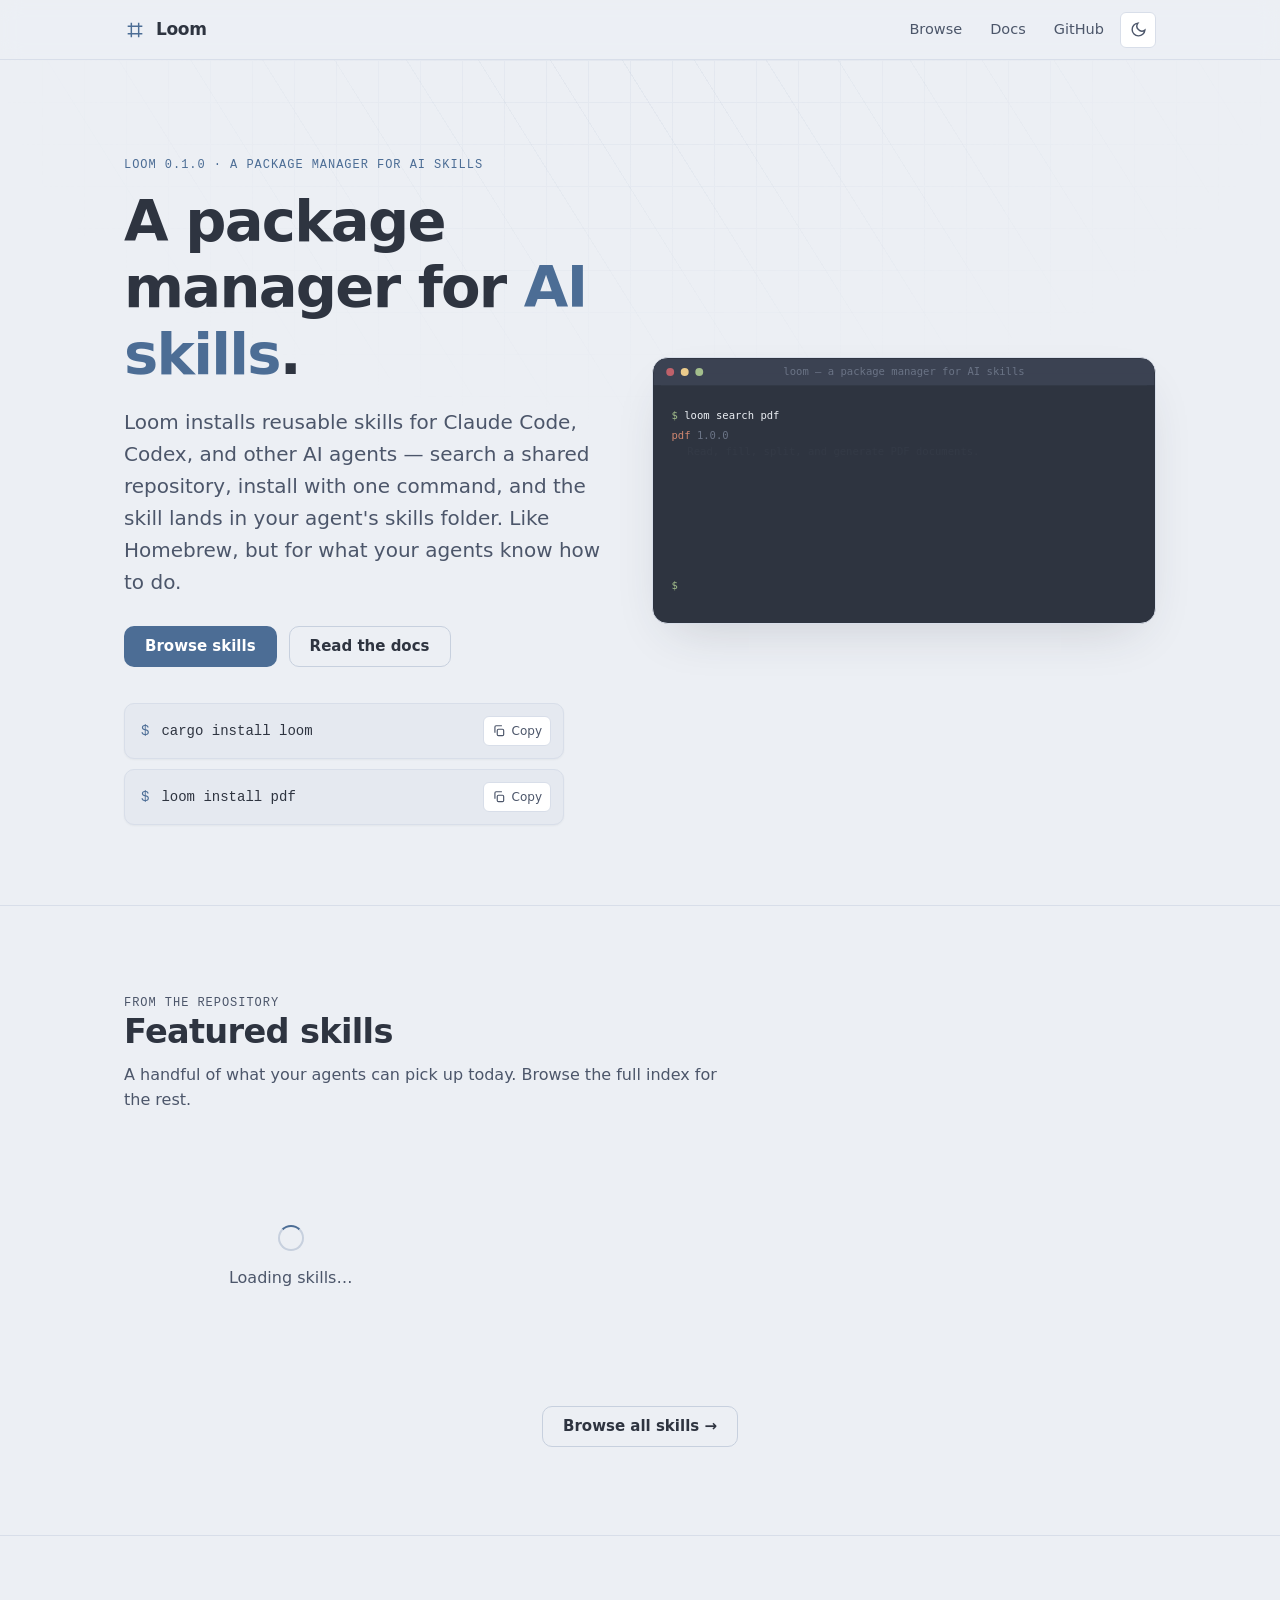
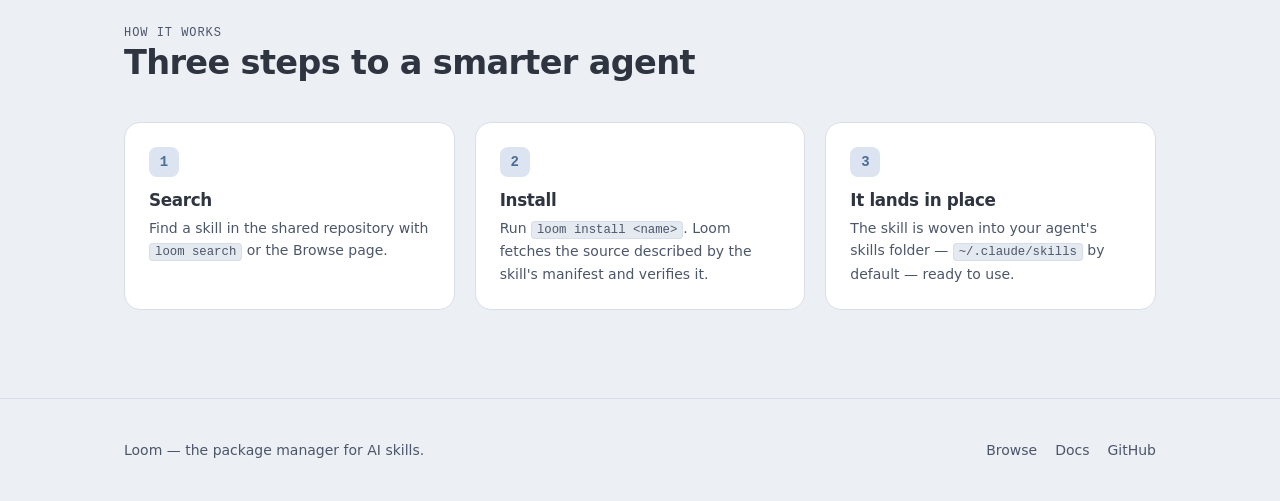
==== commit bf6741ea: "Site update" ====
--- a/docs/index.html
+++ b/docs/index.html
@@ -8,7 +8,7 @@
       name="description"
       content="Loom installs reusable skills for Claude Code, Codex, and other AI agents. Like Homebrew, but for AI-agent skills."
     />
-    <link rel="icon" href="data:image/svg+xml,%3Csvg xmlns='http://www.w3.org/2000/svg' viewBox='0 0 24 24'%3E%3Cg fill='none' stroke='%23b96a2e' stroke-width='2'%3E%3Cpath d='M4 8h16M4 16h16M8 4v16M16 4v16'/%3E%3C/g%3E%3C/svg%3E" />
+    <link rel="icon" href="data:image/svg+xml,%3Csvg xmlns='http://www.w3.org/2000/svg' viewBox='0 0 24 24'%3E%3Cg fill='none' stroke='%234c6d95' stroke-width='2'%3E%3Cpath d='M4 8h16M4 16h16M8 4v16M16 4v16'/%3E%3C/g%3E%3C/svg%3E" />
     <!-- Set theme before first paint to avoid a flash of the wrong theme. -->
     <script>
       (function () {
--- a/docs/style.css
+++ b/docs/style.css
@@ -1,8 +1,9 @@
 /* ==========================================================================
    Loom — shared styles
-   A calm, developer-focused aesthetic. One accent (loom-thread amber),
-   hairline borders, generous whitespace, monospace for code + skill names.
-   Light + dark themes driven by [data-theme] on <html>.
+   A calm, developer-focused aesthetic on the Nord palette. One Frost-blue
+   accent, hairline borders, generous whitespace, monospace for code + names.
+   Light (Snow Storm) + dark (Polar Night) themes driven by [data-theme].
+   Nord reference: https://www.nordtheme.com
    ========================================================================== */
 
 /* ----- Design tokens ----------------------------------------------------- */
@@ -13,31 +14,31 @@
   --font-mono: ui-monospace, "SF Mono", SFMono-Regular, Menlo, Monaco,
     Consolas, "Liberation Mono", monospace;
 
-  /* Neutral scale — light theme (default) */
-  --bg: #fbfaf8;
+  /* Neutral scale — Nord "Snow Storm" light theme (default) */
+  --bg: #eceff4; /* nord6 */
   --bg-elevated: #ffffff;
-  --bg-subtle: #f4f2ee;
-  --bg-code: #f6f4f0;
-  --text: #1c1a17;
-  --text-muted: #6b665d;
-  --text-faint: #97918684;
-  --border: #e7e3db;
-  --border-strong: #d8d3c8;
-
-  /* Single confident accent — a woven-thread amber */
-  --accent: #b96a2e;
-  --accent-hover: #a55c25;
+  --bg-subtle: #e5e9f0; /* nord5 */
+  --bg-code: #e5e9f0; /* nord5 */
+  --text: #2e3440; /* nord0 */
+  --text-muted: #4c566a; /* nord3 */
+  --text-faint: #4c566a70;
+  --border: #d8dee9; /* nord4 */
+  --border-strong: #c7d0de;
+
+  /* Single confident accent — Nord "Frost" blue (nord10, deepened for AA) */
+  --accent: #4c6d95;
+  --accent-hover: #3f5c7f;
   --accent-contrast: #ffffff;
-  --accent-soft: #f0e4d6;
-  --accent-ring: #b96a2e40;
+  --accent-soft: #dbe4f0;
+  --accent-ring: #4c6d9540;
 
   /* Radii + shadow */
   --radius-sm: 6px;
   --radius: 10px;
   --radius-lg: 16px;
-  --shadow-sm: 0 1px 2px #1c1a170d;
-  --shadow: 0 6px 24px -8px #1c1a1720;
-  --shadow-lg: 0 20px 50px -20px #1c1a1733;
+  --shadow-sm: 0 1px 2px #2e34400d;
+  --shadow: 0 6px 24px -8px #2e344022;
+  --shadow-lg: 0 20px 50px -20px #2e344033;
 
   /* Layout */
   --maxw: 1080px;
@@ -47,21 +48,23 @@
 }
 
 :root[data-theme="dark"] {
-  --bg: #131211;
-  --bg-elevated: #1b1a18;
-  --bg-subtle: #201e1b;
-  --bg-code: #201e1b;
-  --text: #ece8e1;
-  --text-muted: #a49e93;
-  --text-faint: #7a746980;
-  --border: #2c2a26;
-  --border-strong: #3a372f;
-
-  --accent: #e0975a;
-  --accent-hover: #eaa66c;
-  --accent-contrast: #1a1512;
-  --accent-soft: #2a2018;
-  --accent-ring: #e0975a3d;
+  /* Nord "Polar Night" surfaces */
+  --bg: #2e3440; /* nord0 */
+  --bg-elevated: #3b4252; /* nord1 */
+  --bg-subtle: #434c5e; /* nord2 */
+  --bg-code: #272c36; /* below nord0 for code wells */
+  --text: #eceff4; /* nord6 */
+  --text-muted: #a7b0c0;
+  --text-faint: #8f9bb380;
+  --border: #3b4252; /* nord1 */
+  --border-strong: #4c566a; /* nord3 */
+
+  /* Brighter Frost cyan reads better on the dark surfaces */
+  --accent: #88c0d0; /* nord8 */
+  --accent-hover: #8fbcbb; /* nord7 */
+  --accent-contrast: #2e3440; /* nord0 */
+  --accent-soft: #34404b;
+  --accent-ring: #88c0d03d;
 
   --shadow-sm: 0 1px 2px #00000040;
   --shadow: 0 6px 24px -8px #00000066;
@@ -409,7 +412,7 @@
   border: 1px solid var(--border);
   border-radius: var(--radius-lg);
   box-shadow: var(--shadow-lg);
-  background: #0d1117;
+  background: #2e3440;
 }
 
 .hero__stat {
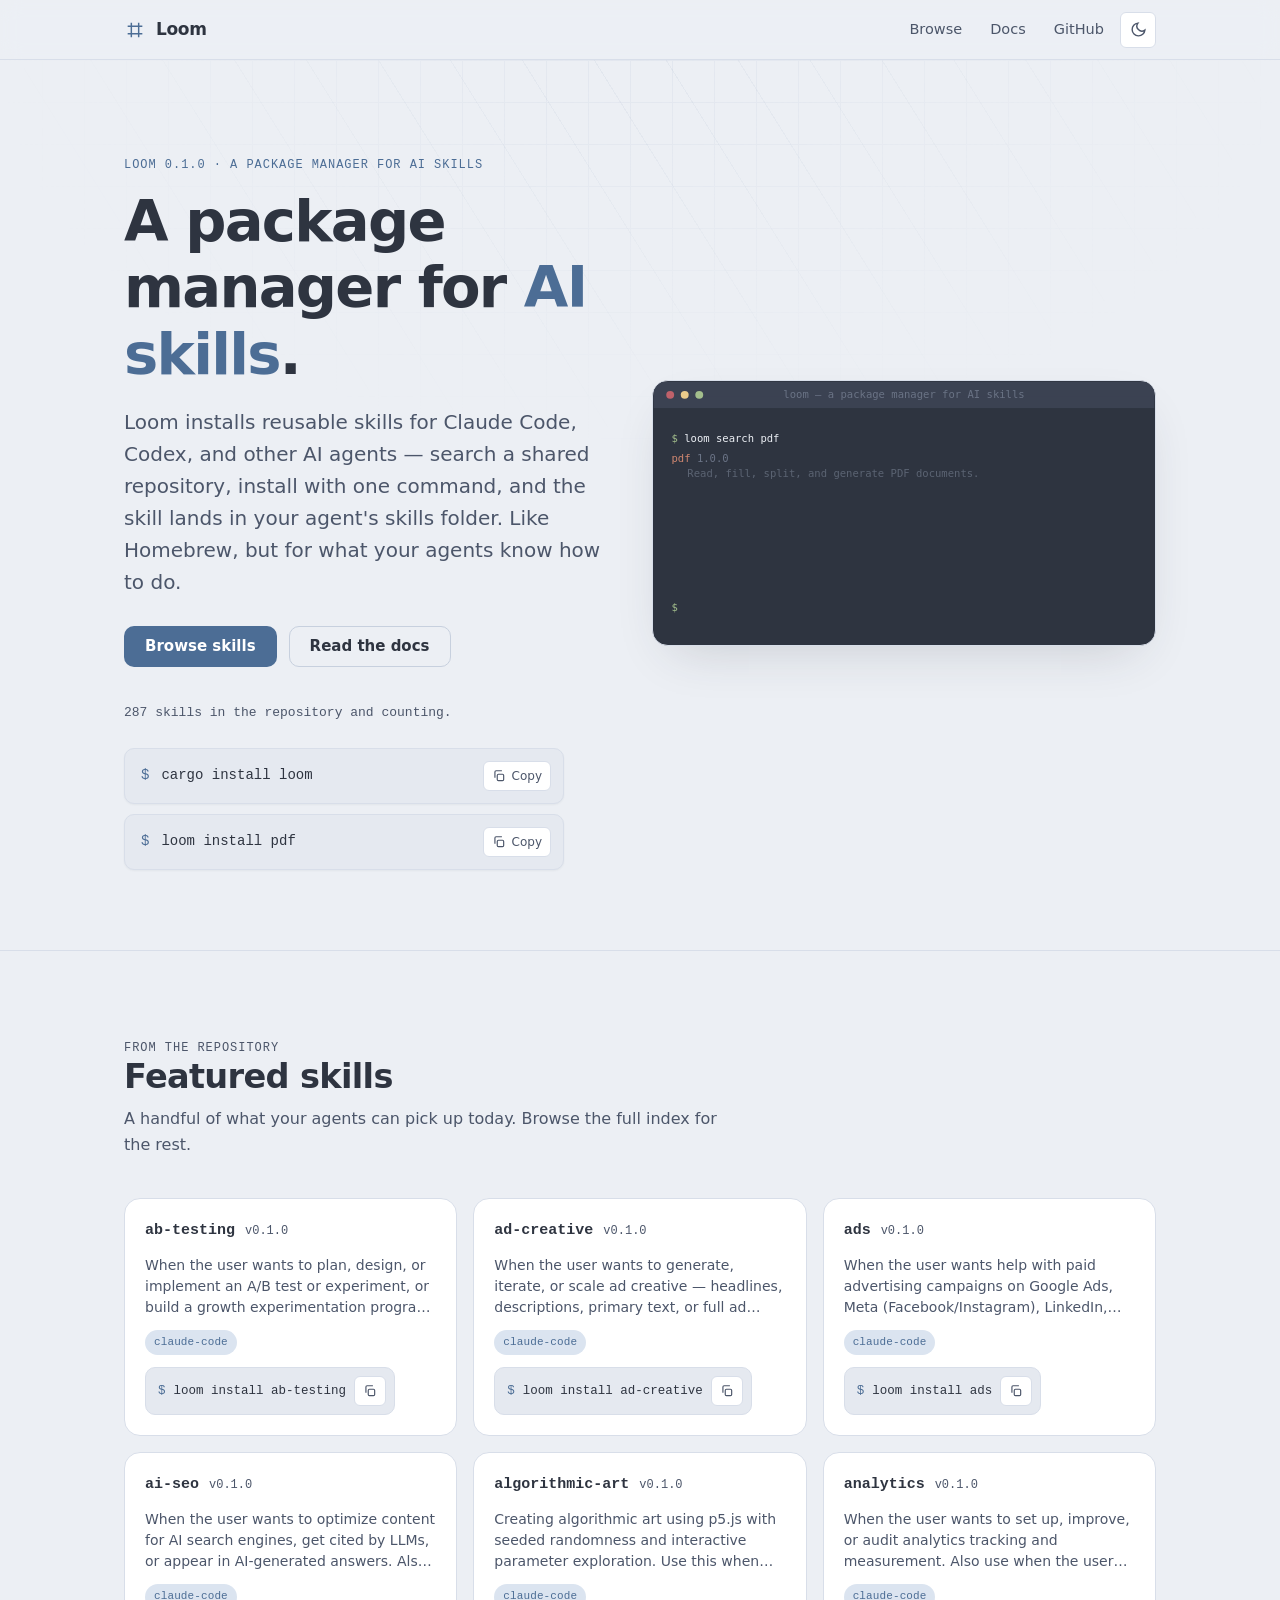
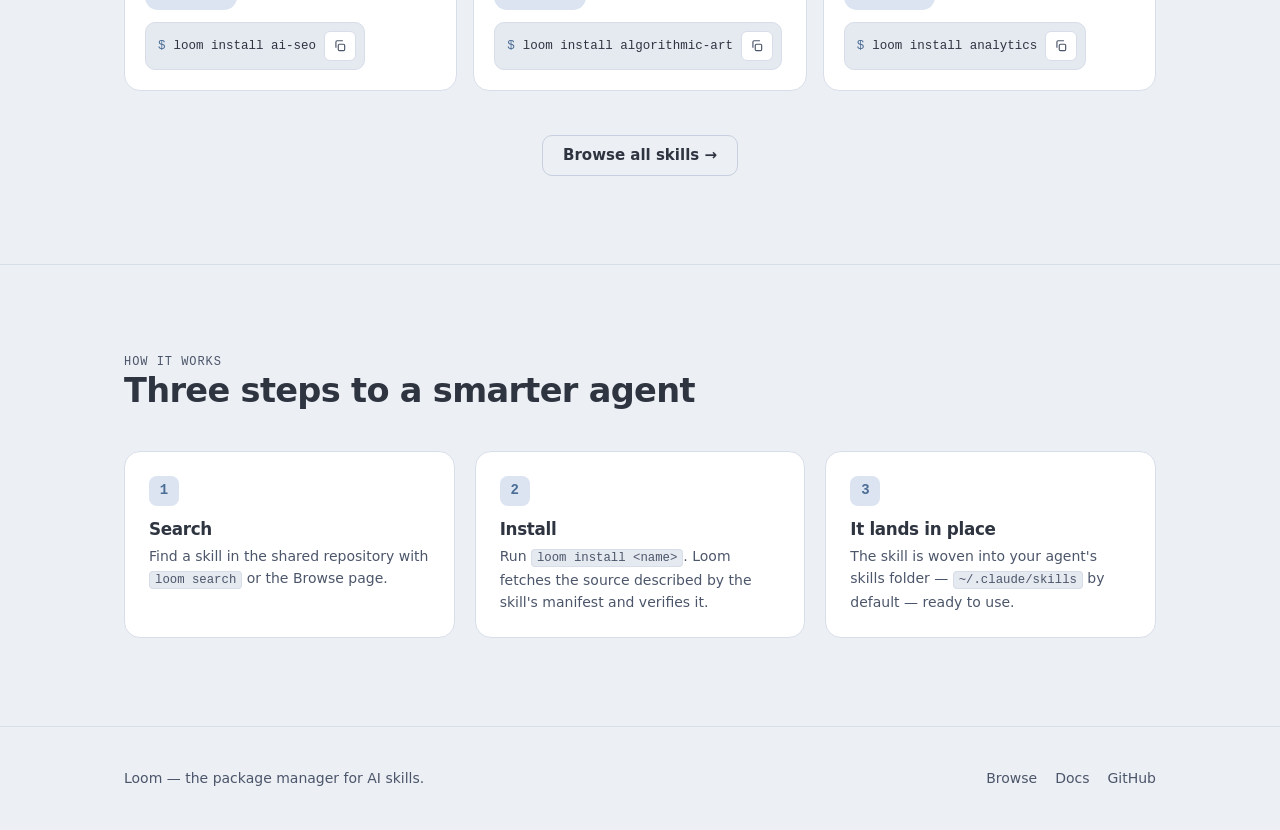
==== commit ba469d7b: "Site correction" ====
--- a/docs/index.html
+++ b/docs/index.html
@@ -221,7 +221,7 @@
             '<div class="card__install"><span class="cmd__prompt" aria-hidden="true">$</span>' +
             '<span class="cmd__text">' + esc(install) + "</span>" +
             '<span class="copy-btn" role="button" tabindex="0" data-copy="' + esc(install) +
-            '" aria-label="Copy install command"><svg viewBox="0 0 24 24" fill="none" stroke="currentColor" stroke-width="2" aria-hidden="true"><rect x="9" y="9" width="11" height="11" rx="2"/><path d="M5 15V5a2 2 0 0 1 2-2h10"/></svg></span></div>" +
+            '" aria-label="Copy install command"><svg viewBox="0 0 24 24" fill="none" stroke="currentColor" stroke-width="2" aria-hidden="true"><rect x="9" y="9" width="11" height="11" rx="2"/><path d="M5 15V5a2 2 0 0 1 2-2h10"/></svg></span></div>' +
             "</button>"
           );
         }
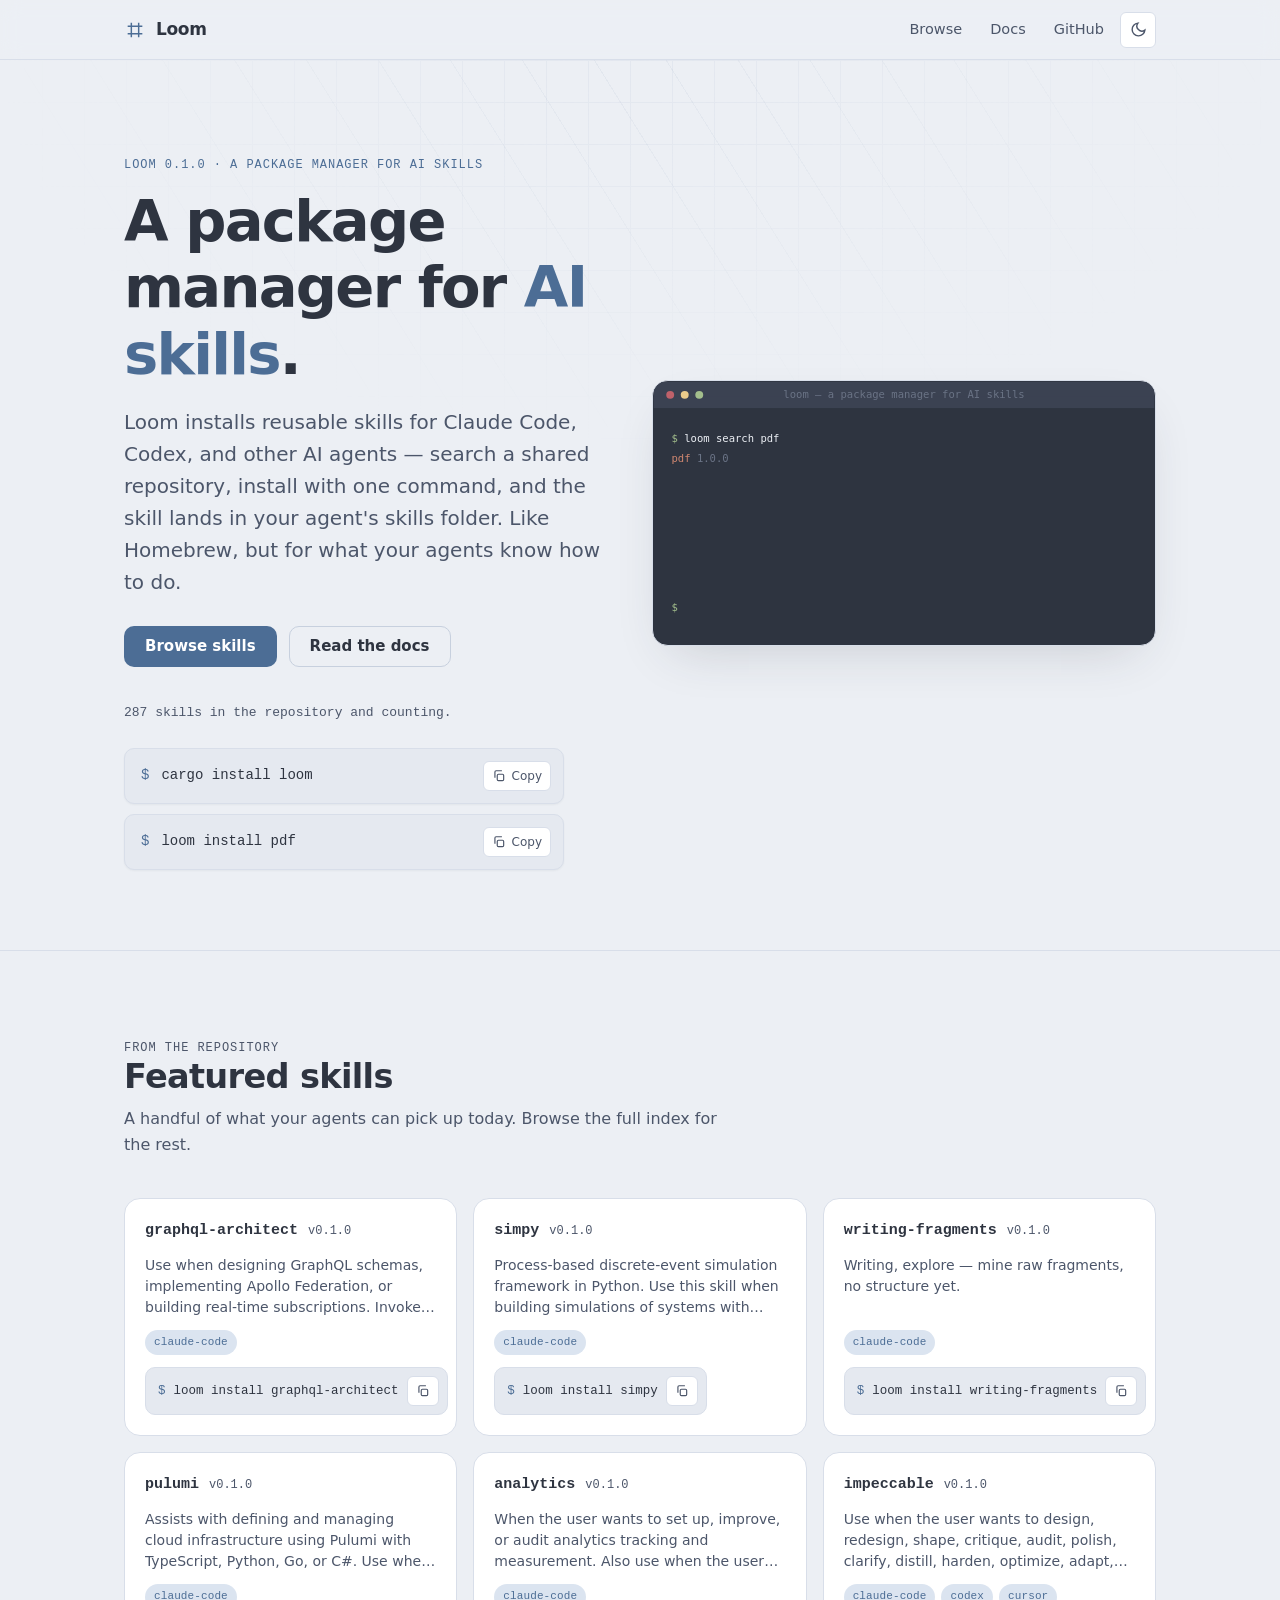
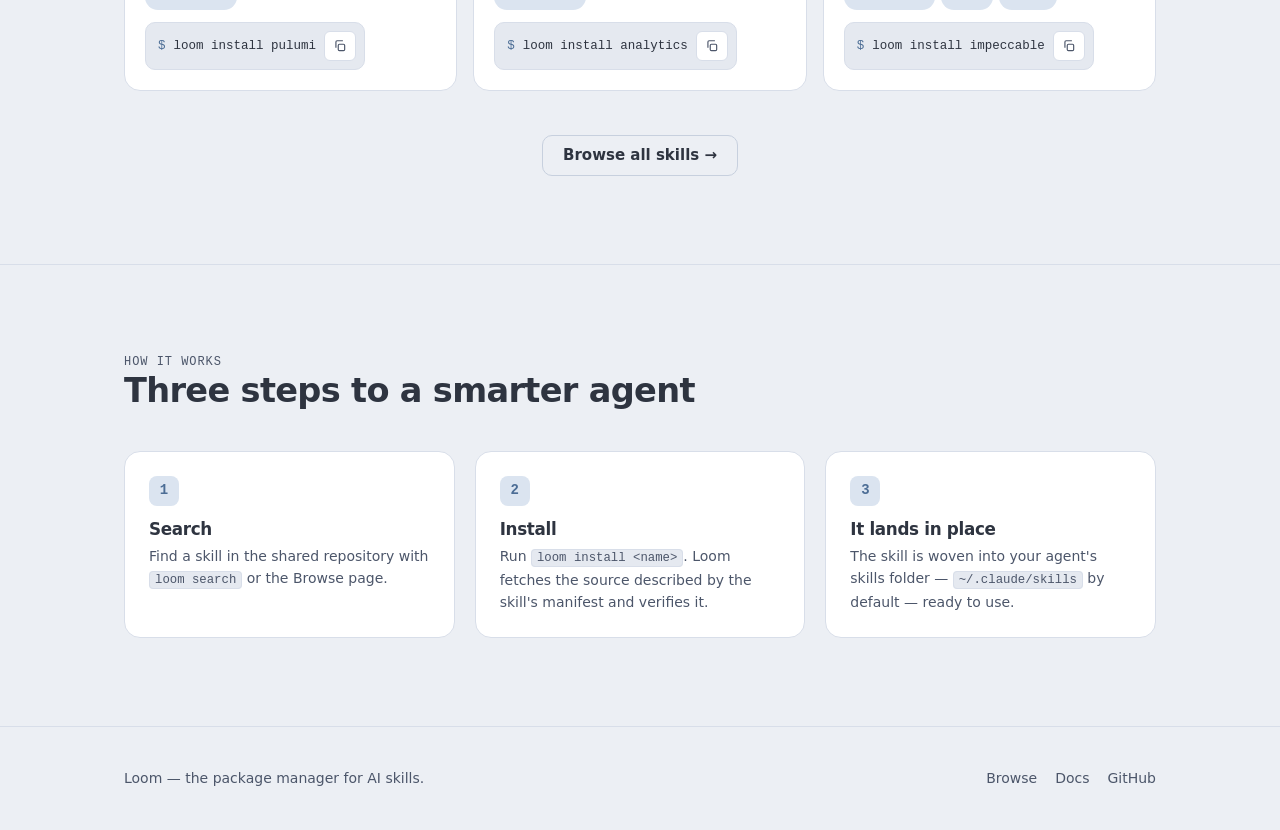
==== commit 395a2ed3: "Site update" ====
--- a/docs/index.html
+++ b/docs/index.html
@@ -179,7 +179,7 @@
                 total + (total === 1 ? " skill" : " skills") +
                 " in the repository and counting.";
             }
-            var skills = (data.skills || []).slice(0, 6);
+            var skills = pickFeatured(data.skills || [], 6);
             if (!skills.length) {
               mount.innerHTML =
                 '<div class="state"><h3>No skills yet</h3><p>The index is empty.</p></div>';
@@ -200,6 +200,37 @@
               '<div class="state"><h3>Couldn\'t load skills</h3><p>The index is served over http on GitHub Pages. Try the <a class="link" href="browse.html">Browse</a> page.</p></div>';
           });
 
+        // The owning org/user of a skill's source repo, for source diversity.
+        function ownerOf(s) {
+          var u = String(s.source || s.homepage || "")
+            .replace(/\.git$/, "")
+            .replace(/\/+$/, "");
+          var m = u.match(/[:/]([^/]+)\/[^/]+$/);
+          return m ? m[1] : u;
+        }
+        // A fresh, non-alphabetic set on every load: shuffle, then take one per
+        // distinct source before repeating, so the six never all share a repo.
+        function pickFeatured(all, n) {
+          var pool = all.slice();
+          for (var i = pool.length - 1; i > 0; i--) {
+            var j = Math.floor(Math.random() * (i + 1));
+            var t = pool[i];
+            pool[i] = pool[j];
+            pool[j] = t;
+          }
+          var picked = [];
+          var seen = {};
+          for (var k = 0; k < pool.length && picked.length < n; k++) {
+            var o = ownerOf(pool[k]);
+            if (seen[o]) continue;
+            seen[o] = true;
+            picked.push(pool[k]);
+          }
+          for (var f = 0; f < pool.length && picked.length < n; f++) {
+            if (picked.indexOf(pool[f]) === -1) picked.push(pool[f]);
+          }
+          return picked;
+        }
         function esc(s) {
           return String(s == null ? "" : s).replace(/[&<>"]/g, function (c) {
             return { "&": "&amp;", "<": "&lt;", ">": "&gt;", '"': "&quot;" }[c];
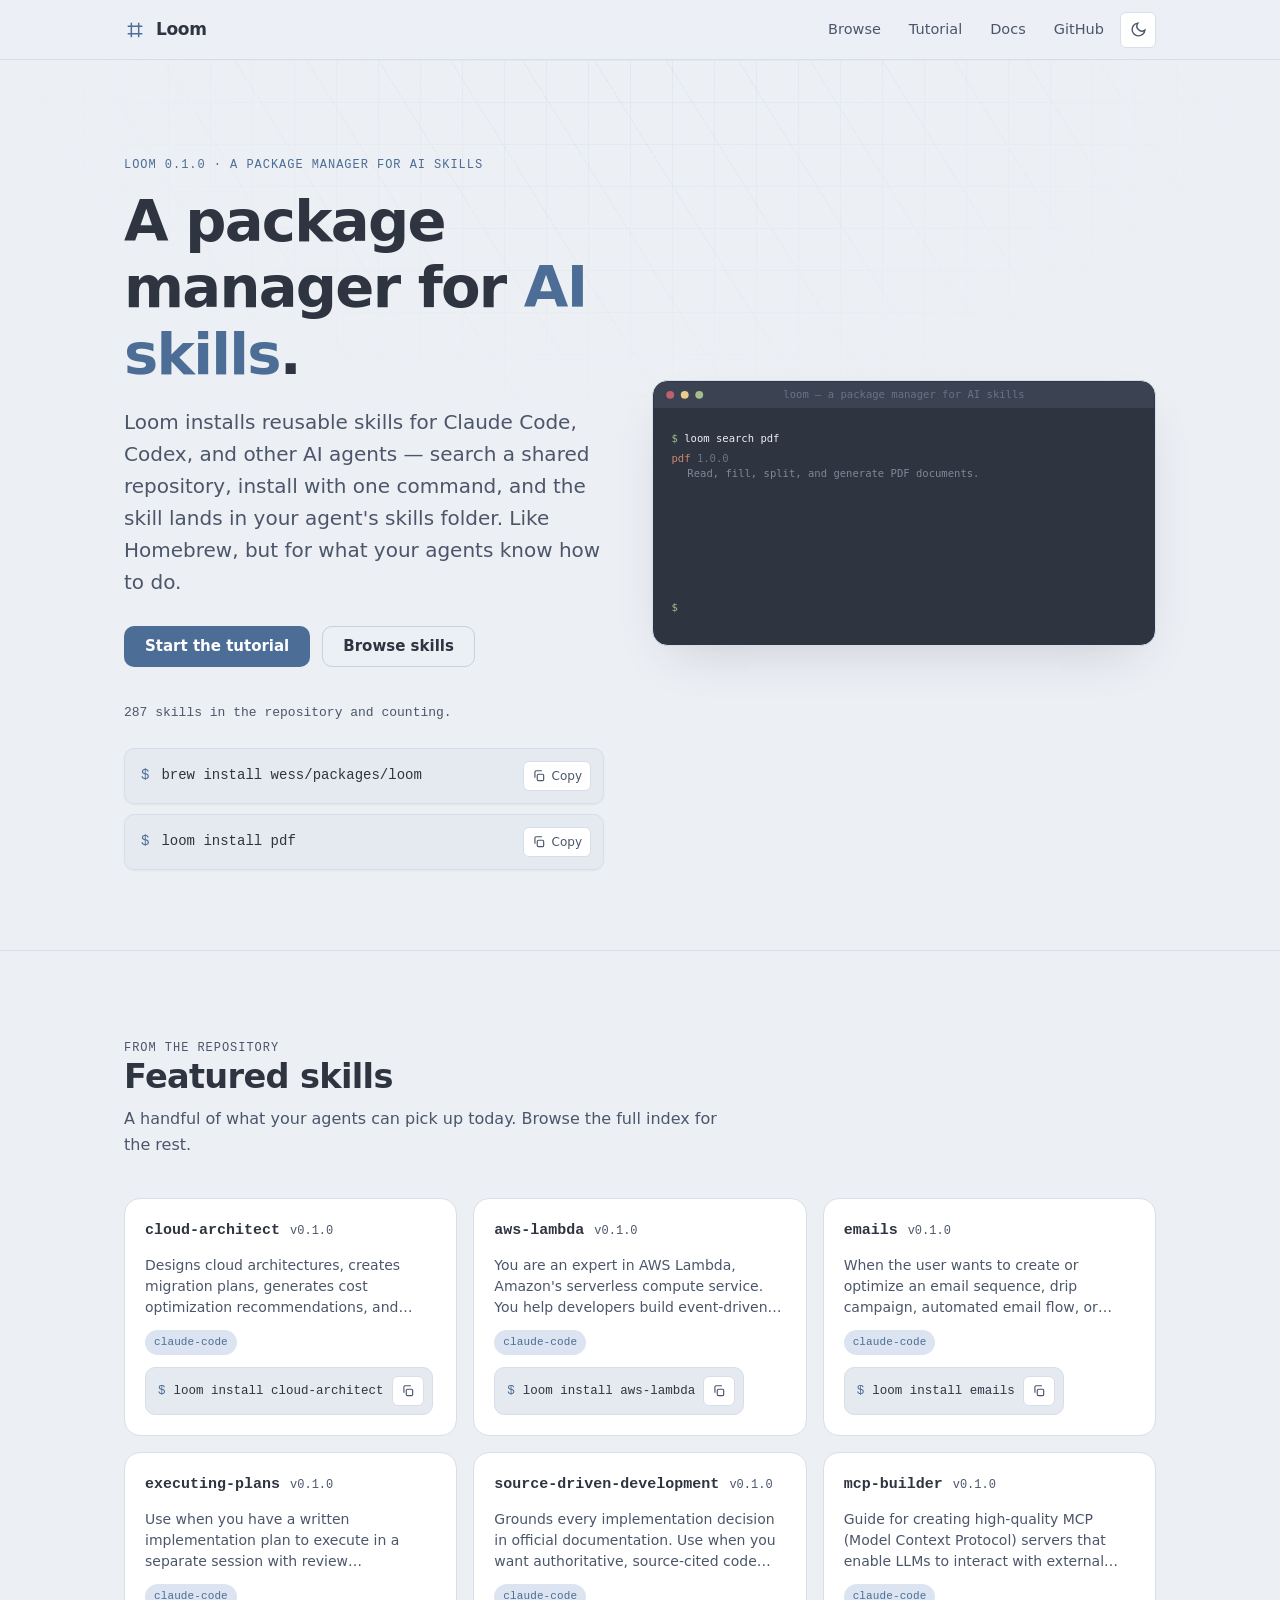
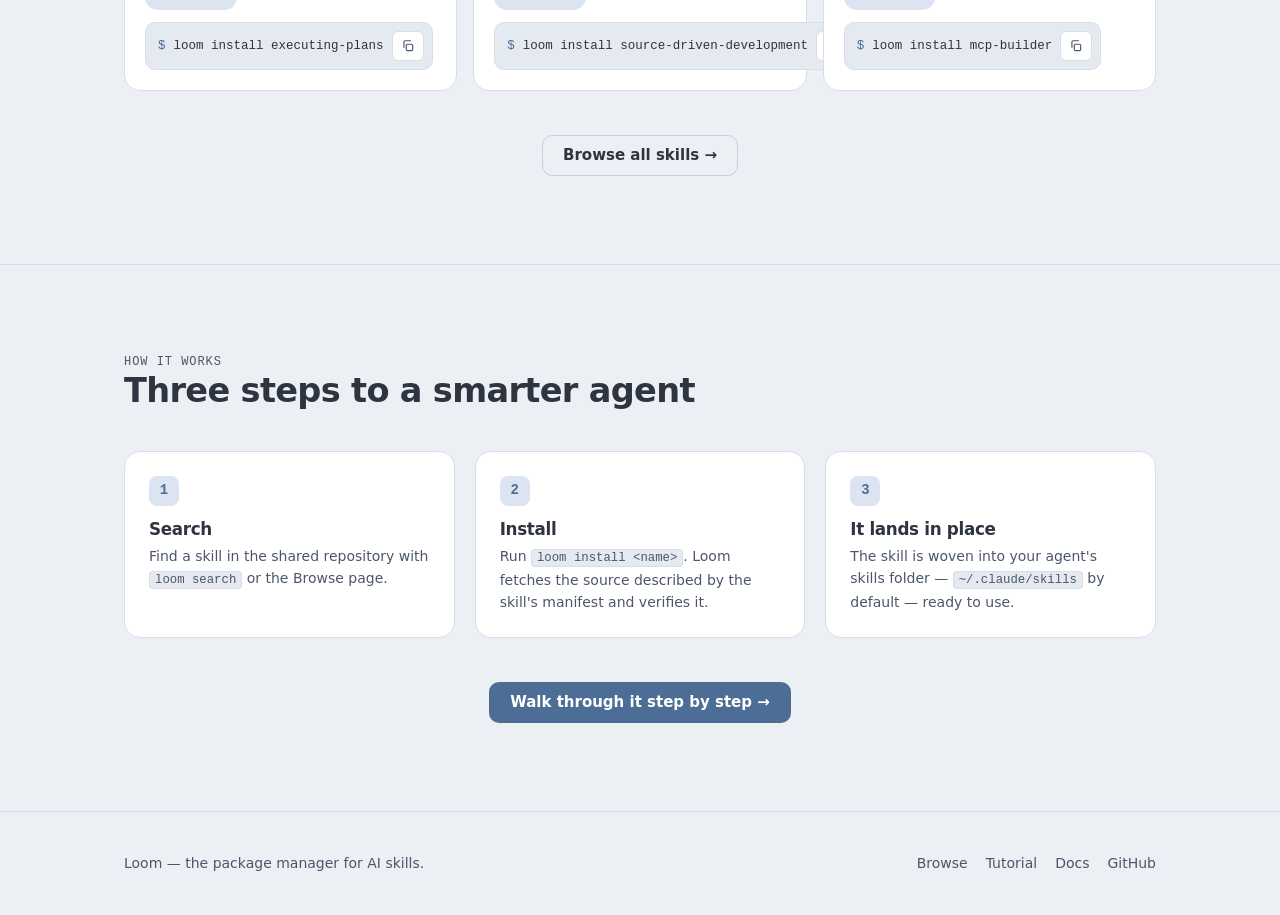
==== commit 816f2d1c: "Docs and site update" ====
--- a/docs/index.html
+++ b/docs/index.html
@@ -40,6 +40,7 @@
         </a>
         <nav class="nav__links" aria-label="Primary">
           <a class="nav__link" data-page="browse.html" href="browse.html">Browse</a>
+          <a class="nav__link" data-page="tutorial.html" href="tutorial.html">Tutorial</a>
           <a class="nav__link" data-page="docs.html" href="docs.html">Docs</a>
           <a class="nav__link nav__link--hide-sm" href="https://github.com/wess/loom">GitHub</a>
           <button class="icon-btn theme-toggle" type="button" aria-label="Toggle color theme">
@@ -65,15 +66,15 @@
               for what your agents know how to do.
             </p>
             <div class="hero__cta">
-              <a class="btn btn--primary" href="browse.html">Browse skills</a>
-              <a class="btn btn--ghost" href="docs.html">Read the docs</a>
+              <a class="btn btn--primary" href="tutorial.html">Start the tutorial</a>
+              <a class="btn btn--ghost" href="browse.html">Browse skills</a>
             </div>
             <p class="hero__stat" id="skillCount" aria-live="polite"></p>
             <div class="cmd__stack">
               <div class="cmd">
                 <span class="cmd__prompt" aria-hidden="true">$</span>
-                <span class="cmd__text">cargo install loom</span>
-                <button class="copy-btn" type="button" data-copy="cargo install loom" aria-label="Copy to clipboard">
+                <span class="cmd__text">brew install wess/packages/loom</span>
+                <button class="copy-btn" type="button" data-copy="brew install wess/packages/loom" aria-label="Copy to clipboard">
                   <svg viewBox="0 0 24 24" fill="none" stroke="currentColor" stroke-width="2" aria-hidden="true"><rect x="9" y="9" width="11" height="11" rx="2"/><path d="M5 15V5a2 2 0 0 1 2-2h10"/></svg>
                   <span class="copy-btn__label">Copy</span>
                 </button>
@@ -143,6 +144,9 @@
               <p>The skill is woven into your agent's skills folder — <code>~/.claude/skills</code> by default — ready to use.</p>
             </div>
           </div>
+          <div class="center-cta">
+            <a class="btn btn--primary" href="tutorial.html">Walk through it step by step →</a>
+          </div>
         </div>
       </section>
     </main>
@@ -153,6 +157,7 @@
         <span>Loom — the package manager for AI skills.</span>
         <nav class="footer__links" aria-label="Footer">
           <a href="browse.html">Browse</a>
+          <a href="tutorial.html">Tutorial</a>
           <a href="docs.html">Docs</a>
           <a href="https://github.com/wess/loom">GitHub</a>
         </nav>
--- a/docs/style.css
+++ b/docs/style.css
@@ -31,6 +31,14 @@
   --accent-contrast: #ffffff;
   --accent-soft: #dbe4f0;
   --accent-ring: #4c6d9540;
+
+  /* Callout hues — Nord "Aurora", darkened to hold AA on light surfaces */
+  --warn: #96690f;
+  --warn-soft: #f5ecd9;
+  --danger: #a3383f;
+  --danger-soft: #f6e2e3;
+  --success: #4f7a48;
+  --success-soft: #e4eddf;
 
   /* Radii + shadow */
   --radius-sm: 6px;
@@ -65,6 +73,14 @@
   --accent-contrast: #2e3440; /* nord0 */
   --accent-soft: #34404b;
   --accent-ring: #88c0d03d;
+
+  /* Aurora at full strength — dark surfaces carry the saturated hues */
+  --warn: #ebcb8b; /* nord13 */
+  --warn-soft: #3d3a30;
+  --danger: #bf616a; /* nord11 */
+  --danger-soft: #3d3238;
+  --success: #a3be8c; /* nord14 */
+  --success-soft: #343d33;
 
   --shadow-sm: 0 1px 2px #00000040;
   --shadow: 0 6px 24px -8px #00000066;
@@ -488,7 +504,7 @@
   color: var(--text);
 }
 .cmd__stack {
-  max-width: 440px;
+  max-width: 540px;
 }
 
 /* Copy button (shared with cards) */
@@ -974,8 +990,12 @@
   min-width: 0;
   max-width: 720px;
 }
+.doc-content section,
+.doc-content h2[id],
+.doc-content h3[id] {
+  scroll-margin-top: calc(var(--nav-h) + 24px);
+}
 .doc-content section {
-  scroll-margin-top: calc(var(--nav-h) + 24px);
   margin-bottom: 56px;
 }
 .doc-content h1 {
@@ -1069,6 +1089,199 @@
 .note strong {
   color: var(--text);
 }
+.note p:last-child,
+.note ul:last-child,
+.note ol:last-child {
+  margin-bottom: 0;
+}
+
+/* Callout variants. The label carries the hue so the body text stays legible. */
+.note--warn {
+  border-left-color: var(--warn);
+  background: var(--warn-soft);
+}
+.note--danger {
+  border-left-color: var(--danger);
+  background: var(--danger-soft);
+}
+.note--success {
+  border-left-color: var(--success);
+  background: var(--success-soft);
+}
+.note__label {
+  display: block;
+  font-family: var(--font-mono);
+  font-size: 11px;
+  text-transform: uppercase;
+  letter-spacing: 0.08em;
+  color: var(--accent);
+  margin-bottom: 5px;
+}
+.note--warn .note__label {
+  color: var(--warn);
+}
+.note--danger .note__label {
+  color: var(--danger);
+}
+.note--success .note__label {
+  color: var(--success);
+}
+
+/* Terminal transcript: command output, not something you'd copy. */
+pre.code--out {
+  color: var(--text-muted);
+  background: transparent;
+  border-style: dashed;
+}
+pre.code--out code {
+  color: var(--text-muted);
+}
+pre.code--out b {
+  color: var(--text);
+  font-weight: 600;
+}
+pre.code--out .out-ok {
+  color: var(--success);
+}
+pre.code--out .out-warn {
+  color: var(--warn);
+}
+pre.code--out .out-err {
+  color: var(--danger);
+}
+pre.code--out .out-step {
+  color: var(--accent);
+}
+.code-label {
+  display: flex;
+  align-items: center;
+  gap: 8px;
+  font-family: var(--font-mono);
+  font-size: 11px;
+  text-transform: uppercase;
+  letter-spacing: 0.08em;
+  color: var(--text-faint);
+  margin: 0 0 6px;
+}
+
+/* Part badge on tutorial headings */
+.part {
+  display: inline-block;
+  font-family: var(--font-mono);
+  font-size: 11px;
+  font-weight: 600;
+  letter-spacing: 0.06em;
+  text-transform: uppercase;
+  color: var(--accent);
+  background: var(--accent-soft);
+  border-radius: 999px;
+  padding: 3px 10px;
+  margin-bottom: 10px;
+  vertical-align: middle;
+}
+.doc-content h2 .part {
+  display: block;
+  width: fit-content;
+}
+
+/* Required / optional markers in the field tables */
+.tag {
+  display: inline-block;
+  font-family: var(--font-mono);
+  font-size: 10.5px;
+  letter-spacing: 0.04em;
+  text-transform: uppercase;
+  border-radius: 4px;
+  padding: 2px 6px;
+  white-space: nowrap;
+  border: 1px solid var(--border-strong);
+  color: var(--text-muted);
+}
+.tag--req {
+  color: var(--accent);
+  border-color: var(--accent);
+}
+
+kbd {
+  font-family: var(--font-mono);
+  font-size: 0.82em;
+  background: var(--bg-elevated);
+  border: 1px solid var(--border-strong);
+  border-bottom-width: 2px;
+  border-radius: 5px;
+  padding: 1px 6px;
+}
+
+/* Nested table-of-contents entries */
+.toc a.toc__sub {
+  padding-left: 30px;
+  font-size: 13px;
+}
+
+/* Prev / next pager at the foot of a long page */
+.pager {
+  display: grid;
+  grid-template-columns: 1fr 1fr;
+  gap: 16px;
+  margin-top: 8px;
+}
+.pager a {
+  display: block;
+  border: 1px solid var(--border);
+  border-radius: var(--radius);
+  background: var(--bg-elevated);
+  padding: 14px 18px;
+  transition: border-color 0.15s ease;
+}
+.pager a:hover {
+  border-color: var(--accent);
+}
+.pager span {
+  display: block;
+  font-family: var(--font-mono);
+  font-size: 11px;
+  text-transform: uppercase;
+  letter-spacing: 0.08em;
+  color: var(--text-faint);
+  margin-bottom: 3px;
+}
+.pager strong {
+  font-weight: 560;
+  color: var(--text);
+}
+.pager .pager__next {
+  text-align: right;
+  grid-column: 2;
+}
+
+/* "Where to next" link cards */
+.linkgrid {
+  display: grid;
+  grid-template-columns: repeat(auto-fit, minmax(220px, 1fr));
+  gap: 16px;
+  margin: 0 0 20px;
+}
+.linkcard {
+  display: block;
+  border: 1px solid var(--border);
+  border-radius: var(--radius);
+  background: var(--bg-elevated);
+  padding: 18px;
+  transition: border-color 0.15s ease, transform 0.15s ease;
+}
+.linkcard:hover {
+  border-color: var(--accent);
+  transform: translateY(-1px);
+}
+.linkcard h3 {
+  margin: 0 0 4px !important;
+  font-size: 1rem;
+}
+.linkcard p {
+  margin: 0 !important;
+  font-size: 14px;
+  color: var(--text-muted) !important;
+}
 
 /* ----- Responsive -------------------------------------------------------- */
 @media (max-width: 860px) {
@@ -1099,6 +1312,19 @@
     background: var(--accent-soft);
     border-left: none;
   }
+  .toc a.toc__sub {
+    padding-left: 12px;
+  }
+}
+
+@media (max-width: 620px) {
+  .pager {
+    grid-template-columns: 1fr;
+  }
+  .pager .pager__next {
+    grid-column: 1;
+    text-align: left;
+  }
 }
 
 @media (max-width: 620px) {
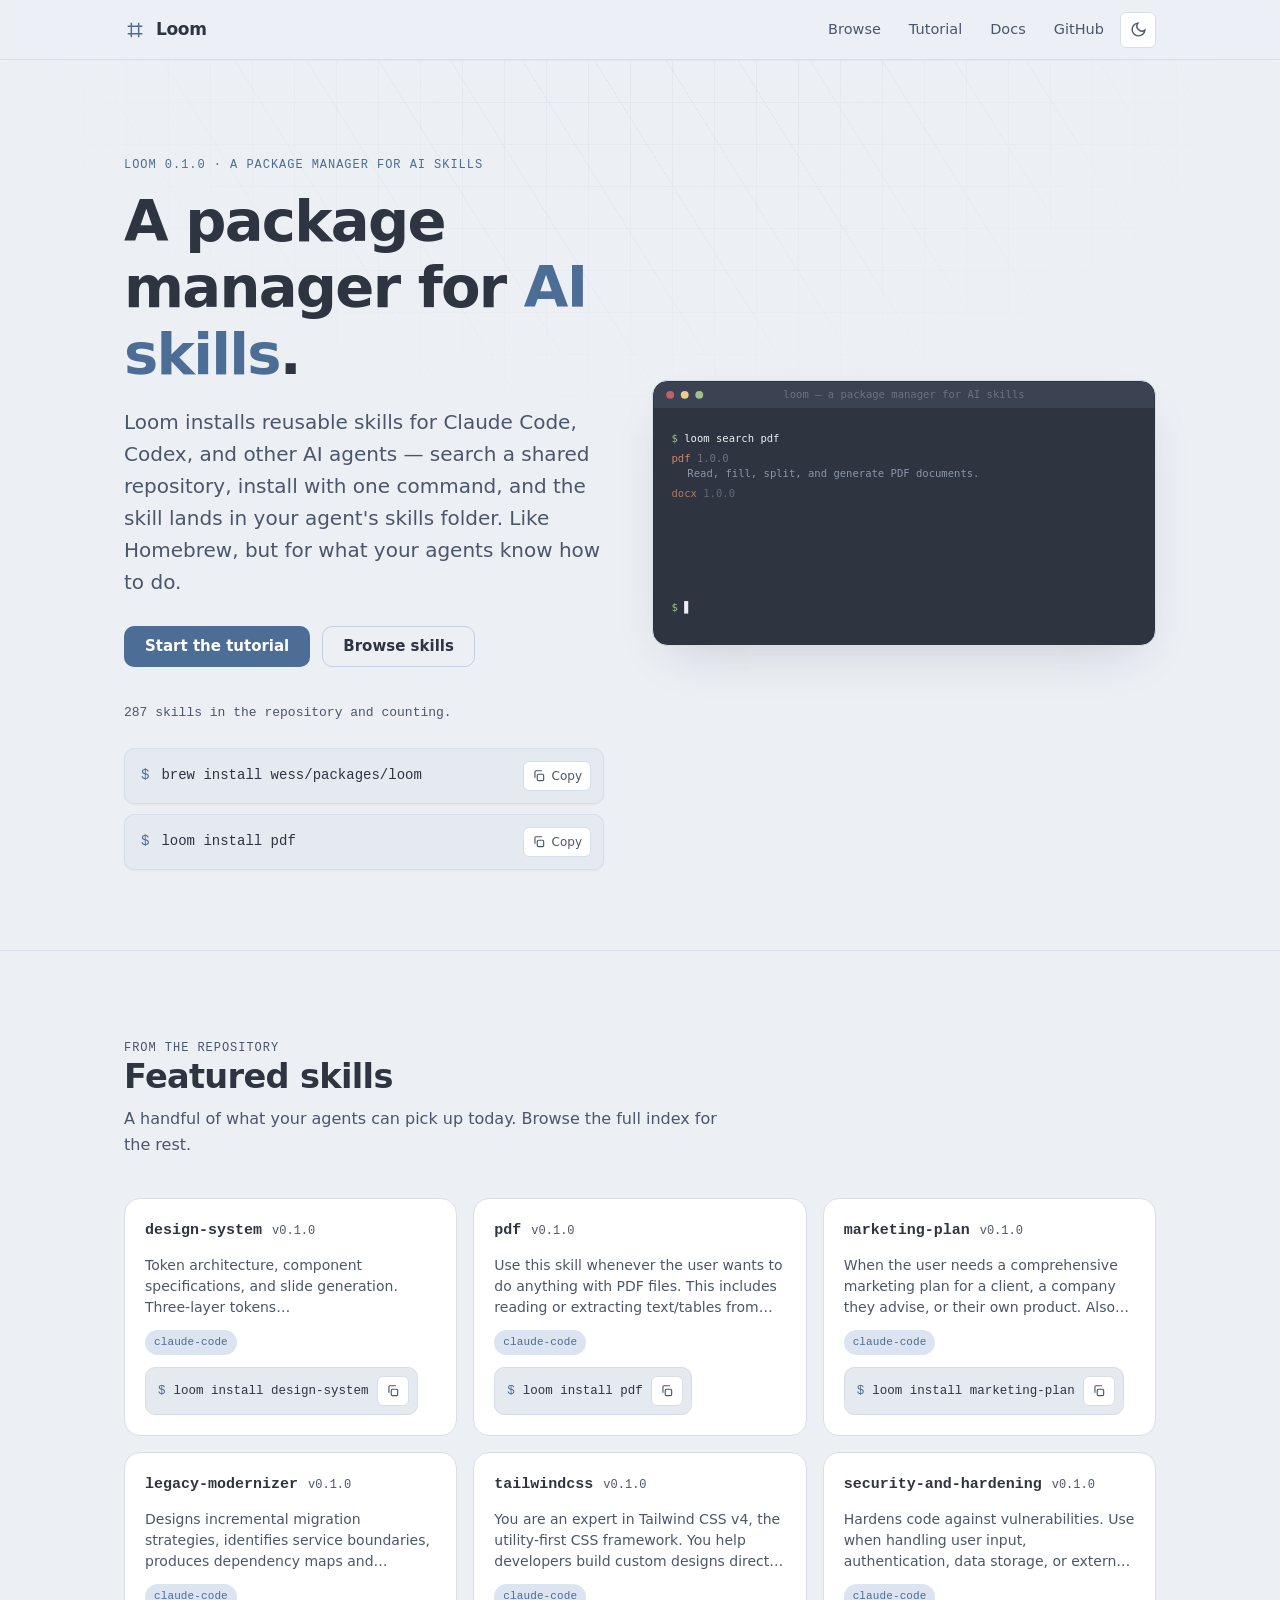
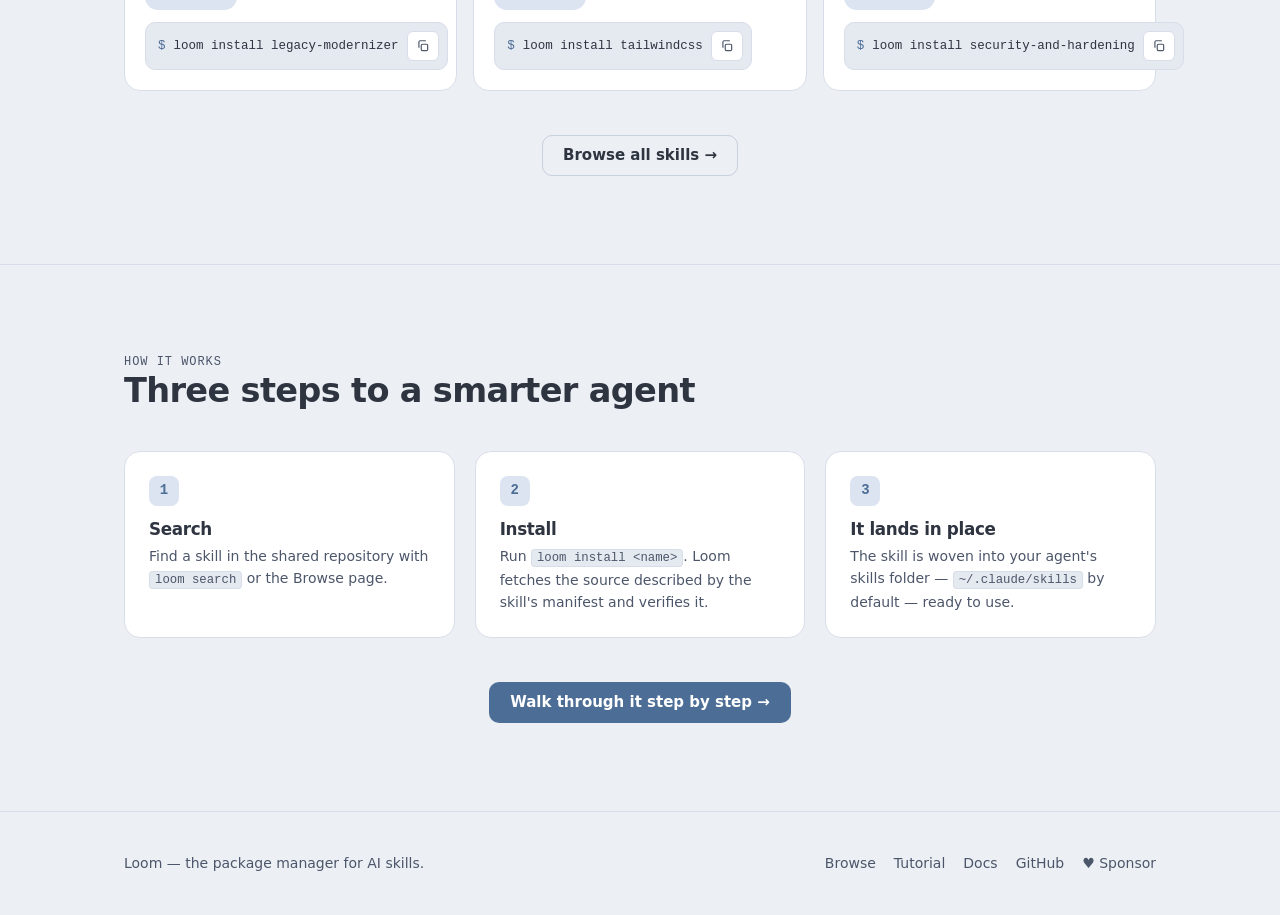
==== commit 8da92268: "Add sponsor link to the site footer" ====
--- a/docs/index.html
+++ b/docs/index.html
@@ -159,7 +159,7 @@
           <a href="browse.html">Browse</a>
           <a href="tutorial.html">Tutorial</a>
           <a href="docs.html">Docs</a>
-          <a href="https://github.com/wess/loom">GitHub</a>
+          <a href="https://github.com/wess/loom">GitHub</a><a href="https://github.com/sponsors/wess">♥ Sponsor</a>
         </nav>
       </div>
     </footer>
